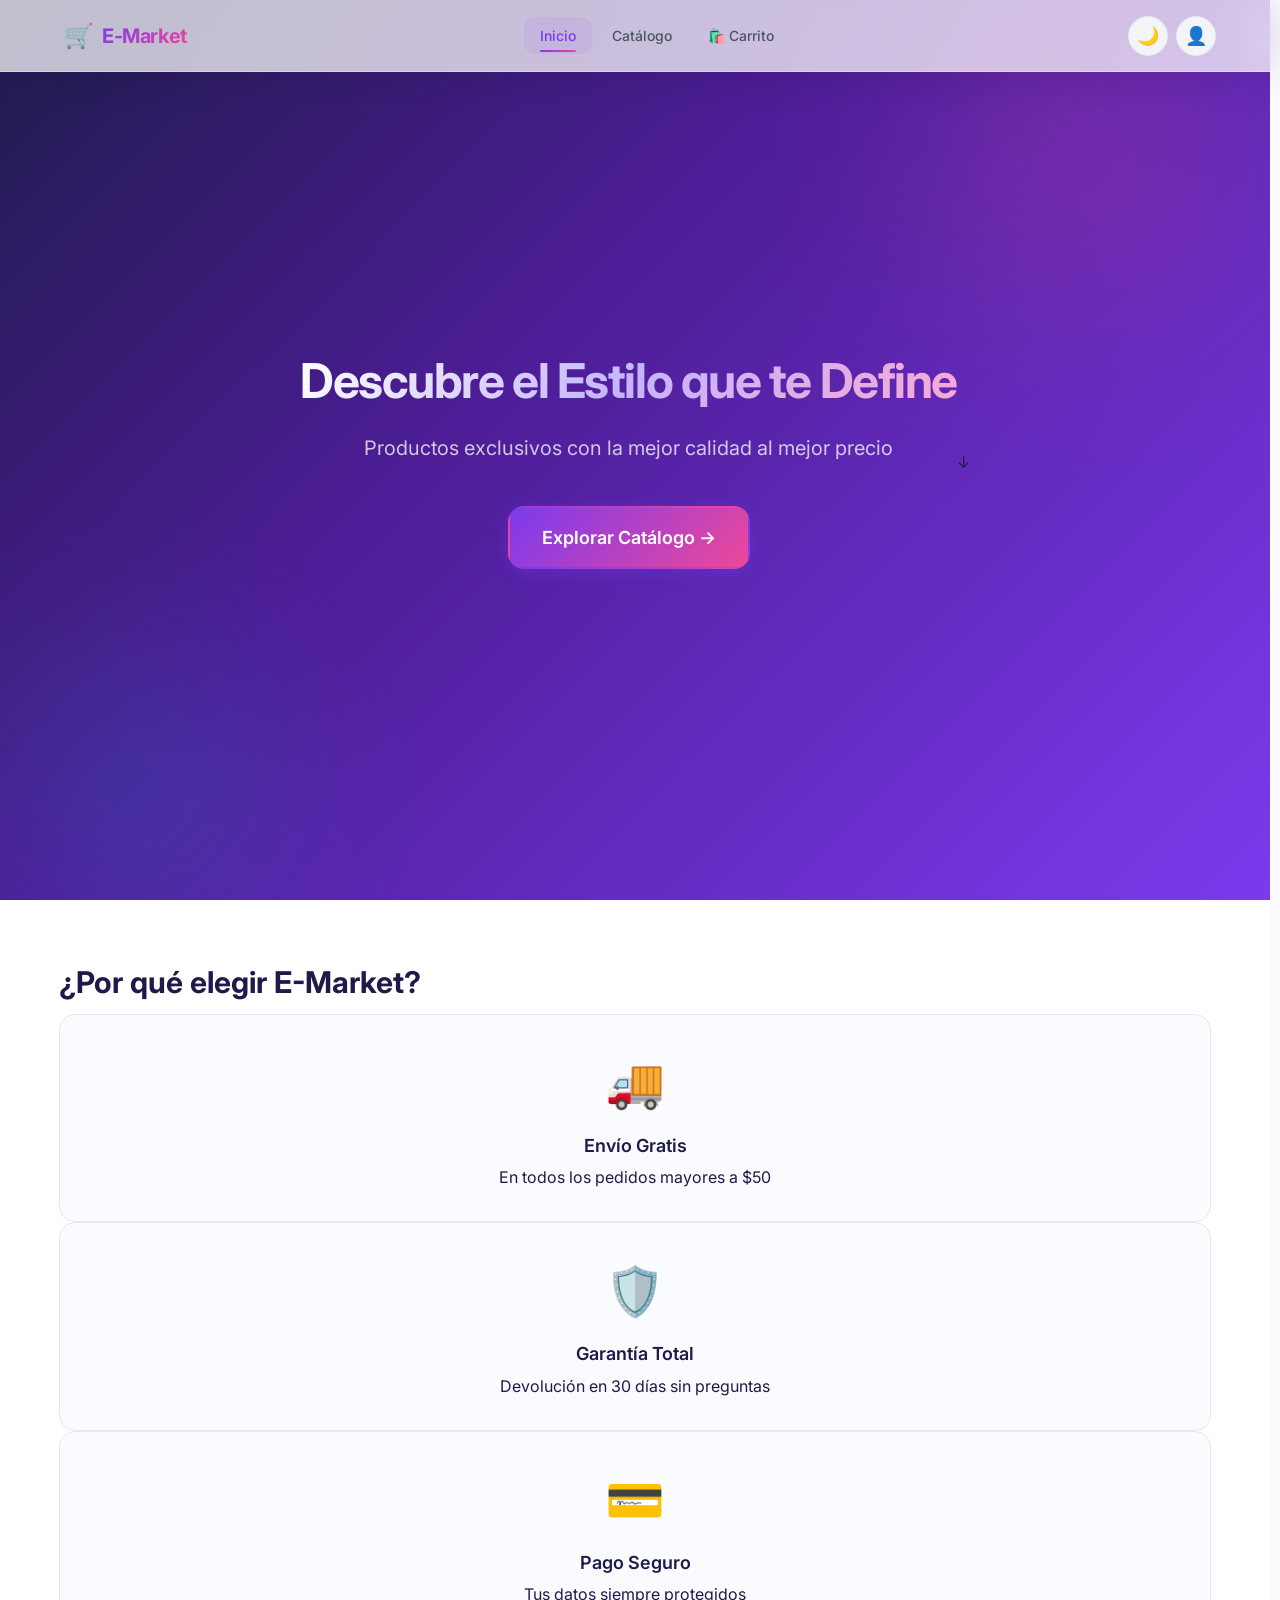
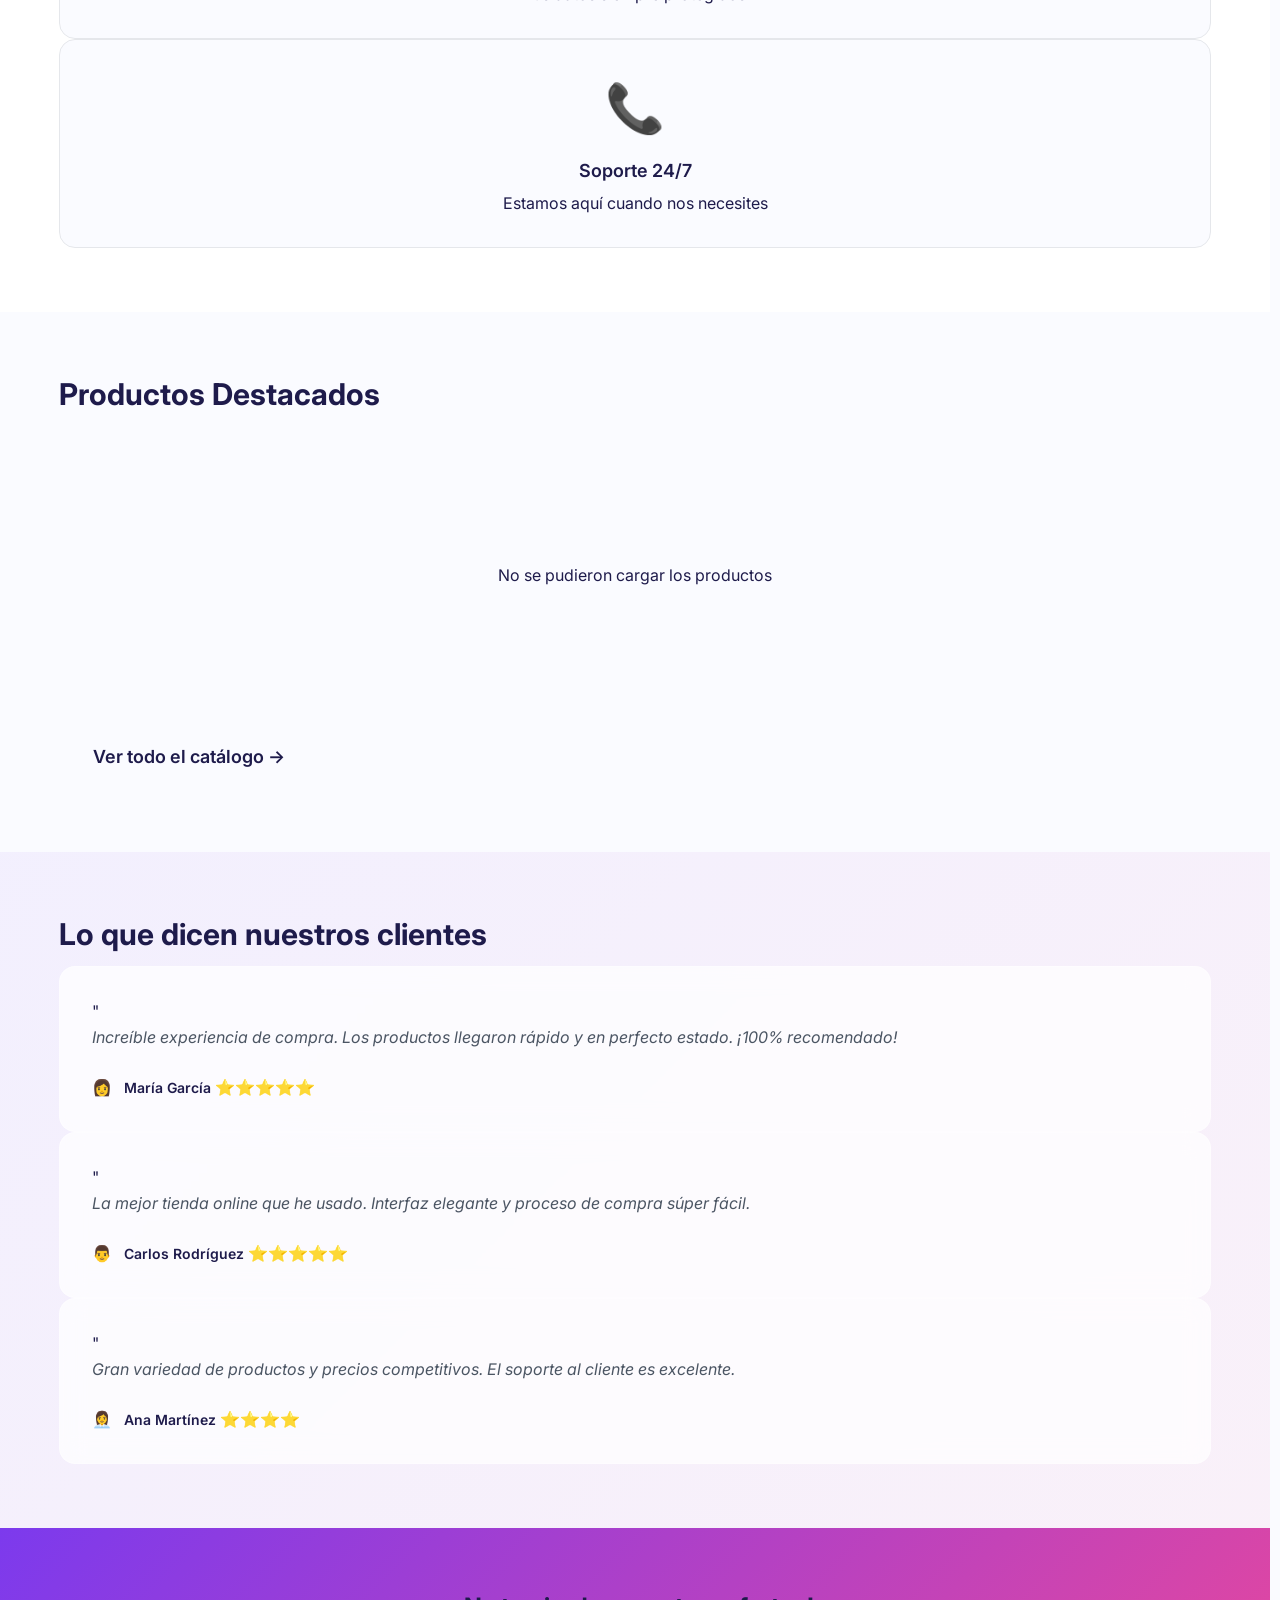
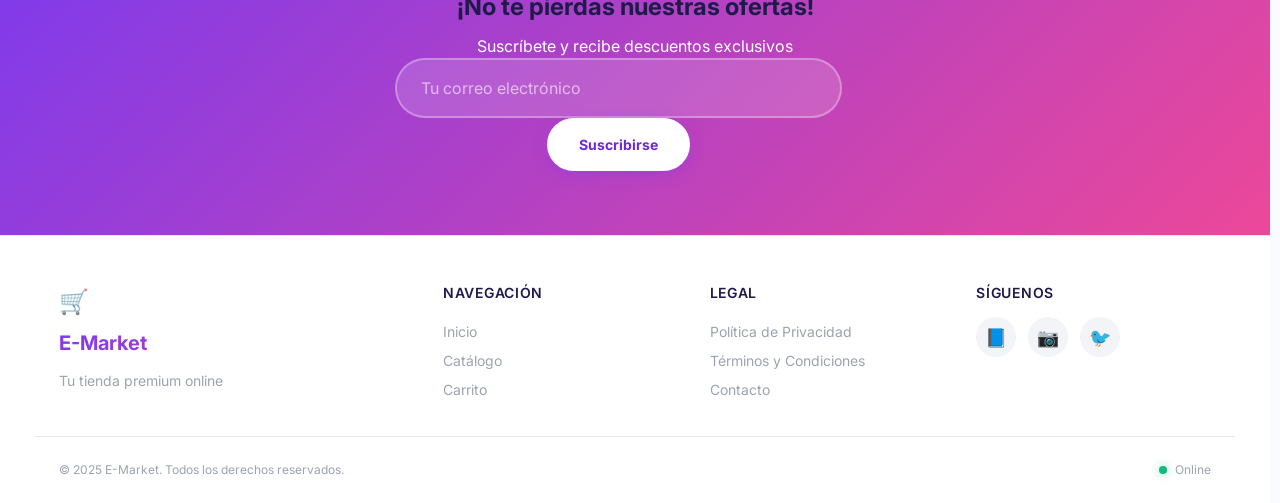
==== index.html @ 81a41d8e "primer commit" ====
<!DOCTYPE html>
<html lang="es" data-theme="light">
<head>
  <meta charset="UTF-8">
  <meta name="viewport" content="width=device-width, initial-scale=1.0">
  <meta name="color-scheme" content="light dark">
  <title>E-Market — Tu Tienda Premium Online</title>
  <meta name="description" content="Descubre productos exclusivos con la mejor calidad al mejor precio en E-Market. Envío gratis, garantía total y soporte 24/7.">
  <link rel="preconnect" href="https://fonts.googleapis.com">
  <link rel="preconnect" href="https://fonts.gstatic.com" crossorigin>
  <link href="https://fonts.googleapis.com/css2?family=Inter:wght@400;500;600;700&display=swap" rel="stylesheet">
  <link rel="stylesheet" href="css/variables.css">
  <link rel="stylesheet" href="css/reset.css">
  <link rel="stylesheet" href="css/layout.css">
  <link rel="stylesheet" href="css/components.css">
  <link rel="stylesheet" href="css/pages.css">
  <link rel="manifest" href="manifest.json">
  <!-- Prevent FOUC: apply saved theme before first paint -->
  <script>
    {
      const t = localStorage.getItem('emarket_theme');
      if (t) document.documentElement.setAttribute('data-theme', t);
      else if (window.matchMedia('(prefers-color-scheme: dark)').matches)
        document.documentElement.setAttribute('data-theme', 'dark');
    }
  </script>
</head>
<body>

  <!-- ═══════════════════════ NAVBAR ═══════════════════════ -->
  <header class="navbar" id="main-navbar">
    <div class="navbar-container">
      <a href="/index.html" class="navbar-brand">
        <span class="brand-icon">🛒</span>
        <span class="brand-text">E-Market</span>
      </a>
      <nav class="navbar-nav" id="main-nav">
        <a href="/index.html" class="nav-link active">Inicio</a>
        <a href="/pages/catalog.html" class="nav-link">Catálogo</a>
        <a href="/pages/cart.html" class="nav-link nav-cart">
          🛍️ Carrito <span class="cart-badge" id="cart-badge">0</span>
        </a>
      </nav>
      <div class="navbar-actions">
        <button class="theme-toggle" id="theme-toggle" aria-label="Cambiar tema">
          <span class="theme-icon">🌙</span>
        </button>
        <div class="user-menu" id="user-menu">
          <button class="user-menu-btn" id="user-menu-btn">👤</button>
          <div class="user-dropdown" id="user-dropdown"></div>
        </div>
        <button class="mobile-menu-btn" id="mobile-menu-btn" aria-label="Menú">☰</button>
      </div>
    </div>
  </header>

  <!-- ═══════════════════════ HERO ═══════════════════════ -->
  <section class="hero" id="hero-section">
    <!-- Decorative floating shapes rendered via CSS pseudo-elements on .hero -->
    <div class="hero-bg-shapes" aria-hidden="true">
      <div class="shape shape-1"></div>
      <div class="shape shape-2"></div>
      <div class="shape shape-3"></div>
      <div class="shape shape-4"></div>
      <div class="shape shape-5"></div>
    </div>

    <div class="hero-content animate-fade-in">
      <h1 class="hero-title">
        <span class="gradient-text">Descubre el Estilo</span>
        <span class="gradient-text">que te Define</span>
      </h1>
      <p class="hero-subtitle">
        Productos exclusivos con la mejor calidad al mejor precio
      </p>
      <a href="pages/catalog.html" class="btn btn-primary btn-lg hero-cta">
        Explorar Catálogo →
      </a>
    </div>

    <!-- Scroll indicator -->
    <div class="scroll-indicator" aria-hidden="true">
      <span class="scroll-arrow">↓</span>
    </div>
  </section>

  <!-- ═══════════════════════ BENEFITS ═══════════════════════ -->
  <section class="benefits-section section" id="benefits-section">
    <div class="container">
      <h2 class="section-title animate-slide-up">¿Por qué elegir E-Market?</h2>
      <div class="benefits-grid">
        <div class="benefit-card glass-card animate-slide-up stagger-1">
          <span class="benefit-icon">🚚</span>
          <h3 class="benefit-title">Envío Gratis</h3>
          <p class="benefit-desc">En todos los pedidos mayores a $50</p>
        </div>
        <div class="benefit-card glass-card animate-slide-up stagger-2">
          <span class="benefit-icon">🛡️</span>
          <h3 class="benefit-title">Garantía Total</h3>
          <p class="benefit-desc">Devolución en 30 días sin preguntas</p>
        </div>
        <div class="benefit-card glass-card animate-slide-up stagger-3">
          <span class="benefit-icon">💳</span>
          <h3 class="benefit-title">Pago Seguro</h3>
          <p class="benefit-desc">Tus datos siempre protegidos</p>
        </div>
        <div class="benefit-card glass-card animate-slide-up stagger-4">
          <span class="benefit-icon">📞</span>
          <h3 class="benefit-title">Soporte 24/7</h3>
          <p class="benefit-desc">Estamos aquí cuando nos necesites</p>
        </div>
      </div>
    </div>
  </section>

  <!-- ═══════════════════════ FEATURED PRODUCTS ═══════════════════════ -->
  <section class="featured-section section" id="featured-section">
    <div class="container">
      <h2 class="section-title animate-slide-up">Productos Destacados</h2>
      <div class="products-grid" id="featured-products">
        <!-- Skeleton loaders shown until JS populates -->
        <div class="product-card skeleton-card">
          <div class="skeleton skeleton-img"></div>
          <div class="skeleton skeleton-text skeleton-title"></div>
          <div class="skeleton skeleton-text skeleton-price"></div>
          <div class="skeleton skeleton-btn"></div>
        </div>
        <div class="product-card skeleton-card">
          <div class="skeleton skeleton-img"></div>
          <div class="skeleton skeleton-text skeleton-title"></div>
          <div class="skeleton skeleton-text skeleton-price"></div>
          <div class="skeleton skeleton-btn"></div>
        </div>
        <div class="product-card skeleton-card">
          <div class="skeleton skeleton-img"></div>
          <div class="skeleton skeleton-text skeleton-title"></div>
          <div class="skeleton skeleton-text skeleton-price"></div>
          <div class="skeleton skeleton-btn"></div>
        </div>
        <div class="product-card skeleton-card">
          <div class="skeleton skeleton-img"></div>
          <div class="skeleton skeleton-text skeleton-title"></div>
          <div class="skeleton skeleton-text skeleton-price"></div>
          <div class="skeleton skeleton-btn"></div>
        </div>
      </div>
      <div class="section-cta animate-slide-up">
        <a href="pages/catalog.html" class="btn btn-outline btn-lg">Ver todo el catálogo →</a>
      </div>
    </div>
  </section>

  <!-- ═══════════════════════ TESTIMONIALS ═══════════════════════ -->
  <section class="testimonial-section section" id="testimonials-section">
    <div class="container">
      <h2 class="section-title animate-slide-up">Lo que dicen nuestros clientes</h2>
      <div class="testimonials-grid">

        <div class="testimonial-card glass-card animate-slide-up stagger-1">
          <span class="testimonial-quote" aria-hidden="true">"</span>
          <p class="testimonial-text">
            Increíble experiencia de compra. Los productos llegaron rápido y en perfecto estado. ¡100% recomendado!
          </p>
          <div class="testimonial-author">
            <span class="testimonial-avatar">👩</span>
            <div class="testimonial-info">
              <span class="testimonial-name">María García</span>
              <span class="testimonial-rating" aria-label="5 de 5 estrellas">⭐⭐⭐⭐⭐</span>
            </div>
          </div>
        </div>

        <div class="testimonial-card glass-card animate-slide-up stagger-2">
          <span class="testimonial-quote" aria-hidden="true">"</span>
          <p class="testimonial-text">
            La mejor tienda online que he usado. Interfaz elegante y proceso de compra súper fácil.
          </p>
          <div class="testimonial-author">
            <span class="testimonial-avatar">👨</span>
            <div class="testimonial-info">
              <span class="testimonial-name">Carlos Rodríguez</span>
              <span class="testimonial-rating" aria-label="5 de 5 estrellas">⭐⭐⭐⭐⭐</span>
            </div>
          </div>
        </div>

        <div class="testimonial-card glass-card animate-slide-up stagger-3">
          <span class="testimonial-quote" aria-hidden="true">"</span>
          <p class="testimonial-text">
            Gran variedad de productos y precios competitivos. El soporte al cliente es excelente.
          </p>
          <div class="testimonial-author">
            <span class="testimonial-avatar">👩‍💼</span>
            <div class="testimonial-info">
              <span class="testimonial-name">Ana Martínez</span>
              <span class="testimonial-rating" aria-label="4 de 5 estrellas">⭐⭐⭐⭐</span>
            </div>
          </div>
        </div>

      </div>
    </div>
  </section>

  <!-- ═══════════════════════ NEWSLETTER ═══════════════════════ -->
  <section class="newsletter-section section" id="newsletter-section">
    <div class="container">
      <div class="newsletter-content animate-fade-in">
        <h2 class="newsletter-title">¡No te pierdas nuestras ofertas!</h2>
        <p class="newsletter-subtitle">Suscríbete y recibe descuentos exclusivos</p>
        <form class="newsletter-form" id="newsletter-form" autocomplete="on">
          <div class="newsletter-input-group">
            <input
              type="email"
              id="newsletter-email"
              class="input newsletter-input"
              placeholder="Tu correo electrónico"
              required
              autocomplete="email"
              aria-label="Correo electrónico para suscripción"
            >
            <button type="submit" class="btn btn-primary newsletter-btn">Suscribirse</button>
          </div>
        </form>
      </div>
    </div>
  </section>

  <!-- ═══════════════════════ FOOTER ═══════════════════════ -->
  <footer class="footer" id="main-footer">
    <div class="footer-container">
      <div class="footer-brand">
        <span class="brand-icon">🛒</span>
        <span class="brand-text">E-Market</span>
        <p class="footer-tagline">Tu tienda premium online</p>
      </div>
      <div class="footer-links">
        <h4>Navegación</h4>
        <a href="/index.html">Inicio</a>
        <a href="/pages/catalog.html">Catálogo</a>
        <a href="/pages/cart.html">Carrito</a>
      </div>
      <div class="footer-links">
        <h4>Legal</h4>
        <a href="#">Política de Privacidad</a>
        <a href="#">Términos y Condiciones</a>
        <a href="#">Contacto</a>
      </div>
      <div class="footer-social">
        <h4>Síguenos</h4>
        <div class="social-icons">
          <a href="#" aria-label="Facebook">📘</a>
          <a href="#" aria-label="Instagram">📷</a>
          <a href="#" aria-label="Twitter">🐦</a>
        </div>
      </div>
    </div>
    <div class="footer-bottom">
      <p>&copy; 2025 E-Market. Todos los derechos reservados.</p>
      <div class="connection-status" id="connection-status">
        <span class="status-dot online"></span>
        <span class="status-text">Online</span>
      </div>
    </div>
  </footer>

  <!-- ═══════════════════════ TOAST CONTAINER ═══════════════════════ -->
  <div class="toast-container" id="toast-container"></div>

  <!-- ═══════════════════════ JS MODULES ═══════════════════════ -->
  <script type="module">
    import { initTheme } from './js/theme.js';
    import { updateCartBadge, updateUserMenu } from './js/auth.js';
    import { initOfflineDetection, registerServiceWorker } from './js/offline.js';
    import { initializeProducts } from './js/api.js';
    import { Store } from './js/store.js';
    import { renderProductCard } from './js/products.js';
    import { showToast } from './js/utils.js';
    import { addToCart } from './js/cart.js';

    /* ── Initialisation ────────────────────────────────────── */
    initTheme();
    updateUserMenu();
    updateCartBadge();
    initOfflineDetection();
    registerServiceWorker();
    Store.initDefaultAdmin();

    /* ── Featured Products ─────────────────────────────────── */
    async function loadFeatured() {
      await initializeProducts();
      const products = Store.getProducts();
      const featured = [...products].sort((a, b) => b.rating - a.rating).slice(0, 4);
      const container = document.getElementById('featured-products');

      if (featured.length) {
        container.innerHTML = featured.map((p, i) =>
          `<div class="animate-slide-up stagger-${i + 1}">${renderProductCard(p)}</div>`
        ).join('');

        // Wire up add-to-cart buttons
        container.querySelectorAll('.btn-add-cart').forEach(btn => {
          btn.addEventListener('click', (e) => {
            const id = parseInt(e.currentTarget.dataset.productId);
            const product = products.find(p => p.id === id);
            if (product) addToCart(product);
          });
        });
      } else {
        container.innerHTML = '<p class="empty-state">No se pudieron cargar los productos</p>';
      }
    }
    loadFeatured();

    /* ── Newsletter Subscription ───────────────────────────── */
    document.getElementById('newsletter-form')?.addEventListener('submit', (e) => {
      e.preventDefault();
      const email = document.getElementById('newsletter-email').value.trim();
      if (email) {
        const emails = Store.getNewsletter();
        if (!emails.includes(email)) {
          emails.push(email);
          Store.setNewsletter(emails);
          showToast('¡Te has suscrito exitosamente!', 'success');
        } else {
          showToast('Ya estás suscrito', 'info');
        }
        e.target.reset();
      }
    });

    /* ── Mobile Menu Toggle ────────────────────────────────── */
    document.getElementById('mobile-menu-btn')?.addEventListener('click', () => {
      document.getElementById('main-nav')?.classList.toggle('nav-open');
    });

    /* ── Intersection-Observer for entrance animations ─────── */
    const observer = new IntersectionObserver((entries) => {
      entries.forEach(entry => {
        if (entry.isIntersecting) {
          entry.target.classList.add('animated');
          observer.unobserve(entry.target);
        }
      });
    }, { threshold: 0.15 });

    document.querySelectorAll('.animate-slide-up, .animate-fade-in').forEach(el => {
      observer.observe(el);
    });
  </script>
</body>
</html>
---- css/variables.css ----
/* ============================================================
   E-Market Design Tokens — variables.css
   All design tokens live here. Every color, spacing, shadow,
   and animation value is a CSS custom property so themes and
   component styles stay in sync effortlessly.
   ============================================================ */

/* ----------------------------------------------------------
   Light Theme (default)
   ---------------------------------------------------------- */
:root {
  /* — Brand Colors ---------------------------------------- */
  --color-primary:          #7c3aed;
  --color-primary-light:    #8b5cf6;
  --color-primary-dark:     #6d28d9;
  --color-primary-50:       #f5f3ff;
  --color-primary-100:      #ede9fe;
  --color-primary-200:      #ddd6fe;
  --color-primary-rgb:      124, 58, 237;

  --color-secondary:        #ec4899;
  --color-secondary-light:  #f472b6;
  --color-secondary-dark:   #db2777;
  --color-secondary-rgb:    236, 72, 153;

  --color-accent:           #06b6d4;
  --color-accent-light:     #22d3ee;
  --color-accent-dark:      #0891b2;
  --color-accent-rgb:       6, 182, 212;

  /* — Semantic Colors ------------------------------------- */
  --color-success:          #10b981;
  --color-success-light:    #34d399;
  --color-success-rgb:      16, 185, 129;

  --color-warning:          #f59e0b;
  --color-warning-light:    #fbbf24;
  --color-warning-rgb:      245, 158, 11;

  --color-danger:           #f43f5e;
  --color-danger-light:     #fb7185;
  --color-danger-rgb:       244, 63, 94;

  /* — Surface / Background -------------------------------- */
  --color-bg:               #fafbff;
  --color-surface:          #ffffff;
  --color-surface-secondary:#f3f4f8;
  --color-surface-hover:    #f0edff;
  --color-surface-rgb:      255, 255, 255;

  /* — Text ------------------------------------------------ */
  --color-text:             #1e1b4b;
  --color-text-secondary:   #4b5563;
  --color-text-muted:       #9ca3af;
  --color-text-inverse:     #f1f0ff;
  --color-text-rgb:         30, 27, 75;

  /* — Borders --------------------------------------------- */
  --color-border:           #e5e7eb;
  --color-border-light:     #f3f4f6;
  --color-border-focus:     var(--color-primary);

  /* — Gradients ------------------------------------------- */
  --gradient-primary:       linear-gradient(135deg, #7c3aed 0%, #ec4899 100%);
  --gradient-primary-hover: linear-gradient(135deg, #6d28d9 0%, #db2777 100%);
  --gradient-accent:        linear-gradient(135deg, #06b6d4 0%, #7c3aed 100%);
  --gradient-warm:          linear-gradient(135deg, #ec4899 0%, #f97316 100%);
  --gradient-hero:          linear-gradient(135deg, #1e1b4b 0%, #4c1d95 40%, #7c3aed 100%);
  --gradient-subtle:        linear-gradient(135deg, rgba(124,58,237,.06) 0%, rgba(236,72,153,.06) 100%);
  --gradient-surface:       linear-gradient(180deg, var(--color-bg) 0%, var(--color-surface) 100%);

  /* — Typography Scale ------------------------------------ */
  --font-family:            'Inter', system-ui, -apple-system, BlinkMacSystemFont, 'Segoe UI', Roboto, sans-serif;
  --font-xs:                0.75rem;    /* 12px */
  --font-sm:                0.875rem;   /* 14px */
  --font-base:              1rem;       /* 16px */
  --font-lg:                1.125rem;   /* 18px */
  --font-xl:                1.25rem;    /* 20px */
  --font-2xl:               1.5rem;     /* 24px */
  --font-3xl:               1.875rem;   /* 30px */
  --font-4xl:               2.25rem;    /* 36px */
  --font-5xl:               3rem;       /* 48px */

  --line-height-tight:      1.25;
  --line-height-normal:     1.5;
  --line-height-relaxed:    1.75;

  --font-weight-regular:    400;
  --font-weight-medium:     500;
  --font-weight-semibold:   600;
  --font-weight-bold:       700;

  /* — Spacing Scale --------------------------------------- */
  --space-1:   0.25rem;   /*  4px */
  --space-2:   0.5rem;    /*  8px */
  --space-3:   0.75rem;   /* 12px */
  --space-4:   1rem;      /* 16px */
  --space-5:   1.25rem;   /* 20px */
  --space-6:   1.5rem;    /* 24px */
  --space-8:   2rem;      /* 32px */
  --space-10:  2.5rem;    /* 40px */
  --space-12:  3rem;      /* 48px */
  --space-14:  3.5rem;    /* 56px */
  --space-16:  4rem;      /* 64px */
  --space-20:  5rem;      /* 80px */
  --space-24:  6rem;      /* 96px */

  /* — Border Radius --------------------------------------- */
  --radius-sm:    0.375rem;   /*  6px */
  --radius-md:    0.5rem;     /*  8px */
  --radius-lg:    0.75rem;    /* 12px */
  --radius-xl:    1rem;       /* 16px */
  --radius-2xl:   1.5rem;     /* 24px */
  --radius-full:  9999px;

  /* — Shadows --------------------------------------------- */
  --shadow-sm:    0 1px 2px rgba(0, 0, 0, .05);
  --shadow-md:    0 4px 6px -1px rgba(0, 0, 0, .07), 0 2px 4px -2px rgba(0, 0, 0, .05);
  --shadow-lg:    0 10px 15px -3px rgba(0, 0, 0, .08), 0 4px 6px -4px rgba(0, 0, 0, .04);
  --shadow-xl:    0 20px 25px -5px rgba(0, 0, 0, .1), 0 8px 10px -6px rgba(0, 0, 0, .04);
  --shadow-2xl:   0 25px 50px -12px rgba(0, 0, 0, .2);
  --shadow-glow-primary:   0 0 20px rgba(var(--color-primary-rgb), .35), 0 0 60px rgba(var(--color-primary-rgb), .15);
  --shadow-glow-secondary: 0 0 20px rgba(var(--color-secondary-rgb), .35), 0 0 60px rgba(var(--color-secondary-rgb), .15);
  --shadow-glow-accent:    0 0 20px rgba(var(--color-accent-rgb), .35);

  /* — Transitions ----------------------------------------- */
  --transition-fast:   150ms cubic-bezier(.4, 0, .2, 1);
  --transition-normal: 300ms cubic-bezier(.4, 0, .2, 1);
  --transition-slow:   500ms cubic-bezier(.4, 0, .2, 1);
  --transition-bounce: 500ms cubic-bezier(.34, 1.56, .64, 1);

  /* — Z-Index Scale --------------------------------------- */
  --z-base:       1;
  --z-dropdown:   100;
  --z-sticky:     200;
  --z-navbar:     300;
  --z-overlay:    400;
  --z-modal:      500;
  --z-toast:      600;
  --z-tooltip:    700;

  /* — Glassmorphism --------------------------------------- */
  --glass-blur:         12px;
  --glass-blur-heavy:   24px;
  --glass-bg:           rgba(255, 255, 255, .72);
  --glass-bg-heavy:     rgba(255, 255, 255, .85);
  --glass-border:       rgba(255, 255, 255, .3);
  --glass-shadow:       0 8px 32px rgba(0, 0, 0, .08);

  /* — Misc ------------------------------------------------ */
  --navbar-height:      72px;
  --sidebar-width:      260px;
  --content-max-width:  1200px;
}

/* ----------------------------------------------------------
   Dark Theme
   ---------------------------------------------------------- */
[data-theme='dark'] {
  /* — Brand Colors ---------------------------------------- */
  --color-primary:          #a78bfa;
  --color-primary-light:    #c4b5fd;
  --color-primary-dark:     #8b5cf6;
  --color-primary-50:       #1a1432;
  --color-primary-100:      #221a4a;
  --color-primary-200:      #2e2260;
  --color-primary-rgb:      167, 139, 250;

  --color-secondary:        #f472b6;
  --color-secondary-light:  #f9a8d4;
  --color-secondary-dark:   #ec4899;
  --color-secondary-rgb:    244, 114, 182;

  --color-accent:           #22d3ee;
  --color-accent-light:     #67e8f9;
  --color-accent-dark:      #06b6d4;
  --color-accent-rgb:       34, 211, 238;

  /* — Semantic Colors ------------------------------------- */
  --color-success:          #34d399;
  --color-success-light:    #6ee7b7;
  --color-success-rgb:      52, 211, 153;

  --color-warning:          #fbbf24;
  --color-warning-light:    #fcd34d;
  --color-warning-rgb:      251, 191, 36;

  --color-danger:           #fb7185;
  --color-danger-light:     #fda4af;
  --color-danger-rgb:       251, 113, 133;

  /* — Surface / Background -------------------------------- */
  --color-bg:               #0f0b1a;
  --color-surface:          #1a1432;
  --color-surface-secondary:#221a4a;
  --color-surface-hover:    #2e2260;
  --color-surface-rgb:      26, 20, 50;

  /* — Text ------------------------------------------------ */
  --color-text:             #f1f0ff;
  --color-text-secondary:   #c4b5fd;
  --color-text-muted:       #7c73a8;
  --color-text-inverse:     #1e1b4b;
  --color-text-rgb:         241, 240, 255;

  /* — Borders --------------------------------------------- */
  --color-border:           #2e2260;
  --color-border-light:     #221a4a;
  --color-border-focus:     var(--color-primary);

  /* — Gradients ------------------------------------------- */
  --gradient-hero:          linear-gradient(135deg, #0f0b1a 0%, #1a1432 40%, #4c1d95 100%);
  --gradient-subtle:        linear-gradient(135deg, rgba(167,139,250,.08) 0%, rgba(244,114,182,.08) 100%);
  --gradient-surface:       linear-gradient(180deg, var(--color-bg) 0%, var(--color-surface) 100%);

  /* — Shadows --------------------------------------------- */
  --shadow-sm:    0 1px 2px rgba(0, 0, 0, .3);
  --shadow-md:    0 4px 6px -1px rgba(0, 0, 0, .4), 0 2px 4px -2px rgba(0, 0, 0, .3);
  --shadow-lg:    0 10px 15px -3px rgba(0, 0, 0, .45), 0 4px 6px -4px rgba(0, 0, 0, .3);
  --shadow-xl:    0 20px 25px -5px rgba(0, 0, 0, .5), 0 8px 10px -6px rgba(0, 0, 0, .3);
  --shadow-2xl:   0 25px 50px -12px rgba(0, 0, 0, .6);

  /* — Glassmorphism --------------------------------------- */
  --glass-blur:         14px;
  --glass-blur-heavy:   28px;
  --glass-bg:           rgba(26, 20, 50, .72);
  --glass-bg-heavy:     rgba(26, 20, 50, .88);
  --glass-border:       rgba(167, 139, 250, .15);
  --glass-shadow:       0 8px 32px rgba(0, 0, 0, .35);
}
---- css/layout.css ----
/* ============================================================
   E-Market Layout Utilities — layout.css
   Containers, grids, flexbox helpers, sections, visibility
   utilities, and responsive breakpoints.
   ============================================================ */

/* ----------------------------------------------------------
   Container
   ---------------------------------------------------------- */
.container {
  width: 100%;
  max-width: var(--content-max-width);
  margin-inline: auto;
  padding-inline: var(--space-6);
}

.container-sm {
  max-width: 720px;
}

.container-lg {
  max-width: 1400px;
}

/* ----------------------------------------------------------
   Page Content (pushes footer down)
   ---------------------------------------------------------- */
.page-content {
  min-height: calc(100vh - var(--navbar-height));
  padding-top: var(--navbar-height);
}

/* ----------------------------------------------------------
   Section
   ---------------------------------------------------------- */
.section {
  padding-block: var(--space-16);
}

.section-sm {
  padding-block: var(--space-10);
}

.section-lg {
  padding-block: var(--space-24);
}

/* ----------------------------------------------------------
   Grid System
   ---------------------------------------------------------- */
.grid {
  display: grid;
  gap: var(--space-6);
}

.grid-2 {
  display: grid;
  grid-template-columns: repeat(2, 1fr);
  gap: var(--space-6);
}

.grid-3 {
  display: grid;
  grid-template-columns: repeat(3, 1fr);
  gap: var(--space-6);
}

.grid-4 {
  display: grid;
  grid-template-columns: repeat(4, 1fr);
  gap: var(--space-6);
}

/* Auto-fill grids that adapt to available space */
.grid-auto-fill {
  display: grid;
  grid-template-columns: repeat(auto-fill, minmax(280px, 1fr));
  gap: var(--space-6);
}

.grid-auto-fit {
  display: grid;
  grid-template-columns: repeat(auto-fit, minmax(280px, 1fr));
  gap: var(--space-6);
}

/* ----------------------------------------------------------
   Flexbox Helpers
   ---------------------------------------------------------- */
.flex {
  display: flex;
}

.flex-center {
  display: flex;
  align-items: center;
  justify-content: center;
}

.flex-between {
  display: flex;
  align-items: center;
  justify-content: space-between;
}

.flex-col {
  display: flex;
  flex-direction: column;
}

.flex-col-center {
  display: flex;
  flex-direction: column;
  align-items: center;
  justify-content: center;
}

.flex-wrap {
  display: flex;
  flex-wrap: wrap;
}

.flex-1 {
  flex: 1;
}

.items-center {
  align-items: center;
}

.items-start {
  align-items: flex-start;
}

.items-end {
  align-items: flex-end;
}

.justify-center {
  justify-content: center;
}

.justify-end {
  justify-content: flex-end;
}

.gap-1 { gap: var(--space-1); }
.gap-2 { gap: var(--space-2); }
.gap-3 { gap: var(--space-3); }
.gap-4 { gap: var(--space-4); }
.gap-6 { gap: var(--space-6); }
.gap-8 { gap: var(--space-8); }

/* ----------------------------------------------------------
   Text Utilities
   ---------------------------------------------------------- */
.text-center   { text-align: center; }
.text-left     { text-align: left; }
.text-right    { text-align: right; }

/* ----------------------------------------------------------
   Spacing Utilities
   ---------------------------------------------------------- */
.mt-4  { margin-top: var(--space-4); }
.mt-6  { margin-top: var(--space-6); }
.mt-8  { margin-top: var(--space-8); }
.mb-4  { margin-bottom: var(--space-4); }
.mb-6  { margin-bottom: var(--space-6); }
.mb-8  { margin-bottom: var(--space-8); }

.p-4   { padding: var(--space-4); }
.p-6   { padding: var(--space-6); }
.p-8   { padding: var(--space-8); }

/* ----------------------------------------------------------
   Width Utilities
   ---------------------------------------------------------- */
.w-full  { width: 100%; }
.mx-auto { margin-inline: auto; }

/* ----------------------------------------------------------
   Visibility
   ---------------------------------------------------------- */
.hidden {
  display: none !important;
}

.sr-only {
  position: absolute;
  width: 1px;
  height: 1px;
  padding: 0;
  margin: -1px;
  overflow: hidden;
  clip: rect(0, 0, 0, 0);
  white-space: nowrap;
  border: 0;
}

/* Visible only on mobile (< 640px) */
.visible-mobile {
  display: none !important;
}

/* Visible only on desktop (> 1024px) */
.visible-desktop {
  display: block;
}

/* ----------------------------------------------------------
   Responsive Breakpoints
   ---------------------------------------------------------- */

/* Tablet — max 1024px */
@media (max-width: 1024px) {
  .grid-4 {
    grid-template-columns: repeat(2, 1fr);
  }

  .grid-3 {
    grid-template-columns: repeat(2, 1fr);
  }

  .section {
    padding-block: var(--space-12);
  }

  .section-lg {
    padding-block: var(--space-16);
  }

  .visible-desktop {
    display: none !important;
  }
}

/* Mobile — max 640px */
@media (max-width: 640px) {
  .container {
    padding-inline: var(--space-4);
  }

  .grid-2,
  .grid-3,
  .grid-4 {
    grid-template-columns: 1fr;
  }

  .grid-auto-fill,
  .grid-auto-fit {
    grid-template-columns: 1fr;
  }

  .section {
    padding-block: var(--space-8);
  }

  .section-sm {
    padding-block: var(--space-6);
  }

  .section-lg {
    padding-block: var(--space-12);
  }

  .visible-mobile {
    display: block !important;
  }

  /* Stack flex-between on small screens when needed */
  .flex-between-mobile-stack {
    flex-direction: column;
    gap: var(--space-4);
  }
}
---- css/components.css ----
/* ============================================================
   E-Market Component Library — components.css
   Every reusable UI component lives here: navbar, buttons,
   cards, forms, modals, toasts, badges, animations, etc.
   ============================================================ */

/* ==========================================================
   KEYFRAME ANIMATIONS
   ========================================================== */
@keyframes fadeIn {
  from { opacity: 0; }
  to   { opacity: 1; }
}

@keyframes fadeOut {
  from { opacity: 1; }
  to   { opacity: 0; }
}

@keyframes slideUp {
  from { opacity: 0; transform: translateY(24px); }
  to   { opacity: 1; transform: translateY(0); }
}

@keyframes slideDown {
  from { opacity: 0; transform: translateY(-24px); }
  to   { opacity: 1; transform: translateY(0); }
}

@keyframes slideRight {
  from { opacity: 0; transform: translateX(-24px); }
  to   { opacity: 1; transform: translateX(0); }
}

@keyframes slideLeft {
  from { opacity: 0; transform: translateX(24px); }
  to   { opacity: 1; transform: translateX(0); }
}

@keyframes scaleIn {
  from { opacity: 0; transform: scale(.92); }
  to   { opacity: 1; transform: scale(1); }
}

@keyframes pulse {
  0%, 100% { transform: scale(1); }
  50%      { transform: scale(1.05); }
}

@keyframes shimmer {
  0%   { background-position: -200% 0; }
  100% { background-position: 200% 0; }
}

@keyframes float {
  0%, 100% { transform: translateY(0); }
  50%      { transform: translateY(-10px); }
}

@keyframes glow {
  0%, 100% { box-shadow: 0 0 8px rgba(var(--color-primary-rgb), .3); }
  50%      { box-shadow: 0 0 24px rgba(var(--color-primary-rgb), .6); }
}

@keyframes badgePulse {
  0%   { transform: scale(1); }
  50%  { transform: scale(1.25); }
  100% { transform: scale(1); }
}

@keyframes spin {
  to { transform: rotate(360deg); }
}

@keyframes slideInRight {
  from { opacity: 0; transform: translateX(100%); }
  to   { opacity: 1; transform: translateX(0); }
}

@keyframes slideOutRight {
  from { opacity: 1; transform: translateX(0); }
  to   { opacity: 0; transform: translateX(100%); }
}

@keyframes progressBar {
  from { width: 100%; }
  to   { width: 0%; }
}

/* — Animation Utility Classes ----------------------------- */
.animate-fade-in   { animation: fadeIn var(--transition-normal) both; }
.animate-slide-up  { animation: slideUp var(--transition-normal) both; }
.animate-slide-right { animation: slideRight var(--transition-normal) both; }
.animate-slide-down { animation: slideDown var(--transition-normal) both; }
.animate-scale-in  { animation: scaleIn var(--transition-normal) both; }
.animate-pulse     { animation: pulse 2s ease-in-out infinite; }
.animate-float     { animation: float 3s ease-in-out infinite; }
.animate-glow      { animation: glow 2s ease-in-out infinite; }
.animate-spin      { animation: spin 1s linear infinite; }

/* — Staggered Entrance ------------------------------------ */
.stagger-1 { animation-delay: 50ms; }
.stagger-2 { animation-delay: 100ms; }
.stagger-3 { animation-delay: 150ms; }
.stagger-4 { animation-delay: 200ms; }
.stagger-5 { animation-delay: 250ms; }
.stagger-6 { animation-delay: 300ms; }
.stagger-7 { animation-delay: 350ms; }
.stagger-8 { animation-delay: 400ms; }


/* ==========================================================
   NAVBAR
   ========================================================== */
.navbar {
  position: fixed;
  top: 0;
  left: 0;
  right: 0;
  height: var(--navbar-height);
  z-index: var(--z-navbar);
  background: var(--glass-bg);
  backdrop-filter: blur(var(--glass-blur-heavy));
  -webkit-backdrop-filter: blur(var(--glass-blur-heavy));
  border-bottom: 1px solid var(--glass-border);
  box-shadow: var(--glass-shadow);
  transition: background var(--transition-normal),
              box-shadow var(--transition-normal);
}

.navbar-container {
  display: flex;
  align-items: center;
  justify-content: space-between;
  max-width: var(--content-max-width);
  margin-inline: auto;
  padding-inline: var(--space-6);
  height: 100%;
}

/* — Brand ------------------------------------------------- */
.navbar-brand {
  display: flex;
  align-items: center;
  gap: var(--space-2);
  font-weight: var(--font-weight-bold);
  font-size: var(--font-xl);
  text-decoration: none;
  flex-shrink: 0;
}

.navbar-brand .brand-icon {
  font-size: var(--font-2xl);
}

.navbar-brand .brand-text {
  background: var(--gradient-primary);
  -webkit-background-clip: text;
  background-clip: text;
  -webkit-text-fill-color: transparent;
  letter-spacing: -0.02em;
}

/* — Nav Links --------------------------------------------- */
.navbar-nav {
  display: flex;
  align-items: center;
  gap: var(--space-1);
}

.nav-link {
  position: relative;
  padding: var(--space-2) var(--space-4);
  font-size: var(--font-sm);
  font-weight: var(--font-weight-medium);
  color: var(--color-text-secondary);
  border-radius: var(--radius-lg);
  transition: color var(--transition-fast),
              background var(--transition-fast);
}

.nav-link:hover,
.nav-link.active {
  color: var(--color-primary);
  background: rgba(var(--color-primary-rgb), .08);
}

/* Animated underline on hover */
.nav-link::after {
  content: '';
  position: absolute;
  bottom: 2px;
  left: var(--space-4);
  right: var(--space-4);
  height: 2px;
  background: var(--gradient-primary);
  border-radius: var(--radius-full);
  transform: scaleX(0);
  transform-origin: left center;
  transition: transform var(--transition-normal);
}

.nav-link:hover::after,
.nav-link.active::after {
  transform: scaleX(1);
}

/* Cart link with badge */
.nav-cart {
  display: flex;
  align-items: center;
  gap: var(--space-2);
}

.cart-badge {
  display: inline-flex;
  align-items: center;
  justify-content: center;
  min-width: 20px;
  height: 20px;
  padding: 0 var(--space-1);
  font-size: 11px;
  font-weight: var(--font-weight-bold);
  color: #fff;
  background: var(--gradient-primary);
  border-radius: var(--radius-full);
  line-height: 1;
}

.cart-badge.pulse {
  animation: badgePulse 400ms ease-in-out;
}

/* — Navbar Actions ---------------------------------------- */
.navbar-actions {
  display: flex;
  align-items: center;
  gap: var(--space-2);
}

/* Theme Toggle */
.theme-toggle {
  display: flex;
  align-items: center;
  justify-content: center;
  width: 40px;
  height: 40px;
  border-radius: var(--radius-full);
  background: var(--color-surface-secondary);
  border: 1px solid var(--color-border);
  cursor: pointer;
  transition: background var(--transition-fast),
              transform var(--transition-fast),
              box-shadow var(--transition-fast);
}

.theme-toggle:hover {
  background: rgba(var(--color-primary-rgb), .12);
  transform: rotate(15deg);
  box-shadow: var(--shadow-glow-primary);
}

.theme-icon {
  font-size: var(--font-lg);
  line-height: 1;
  transition: transform var(--transition-normal);
}

[data-theme='dark'] .theme-icon {
  transform: rotate(360deg);
}

/* User Menu */
.user-menu {
  position: relative;
}

.user-menu-btn {
  display: flex;
  align-items: center;
  justify-content: center;
  width: 40px;
  height: 40px;
  border-radius: var(--radius-full);
  background: var(--color-surface-secondary);
  border: 1px solid var(--color-border);
  cursor: pointer;
  font-size: var(--font-lg);
  transition: background var(--transition-fast),
              box-shadow var(--transition-fast);
}

.user-menu-btn:hover {
  background: rgba(var(--color-primary-rgb), .12);
  box-shadow: var(--shadow-md);
}

.user-dropdown {
  position: absolute;
  top: calc(100% + var(--space-2));
  right: 0;
  min-width: 220px;
  background: var(--glass-bg-heavy);
  backdrop-filter: blur(var(--glass-blur-heavy));
  -webkit-backdrop-filter: blur(var(--glass-blur-heavy));
  border: 1px solid var(--glass-border);
  border-radius: var(--radius-xl);
  box-shadow: var(--shadow-xl);
  padding: var(--space-2);
  opacity: 0;
  visibility: hidden;
  transform: translateY(-8px) scale(.96);
  transition: opacity var(--transition-fast),
              transform var(--transition-fast),
              visibility var(--transition-fast);
  z-index: var(--z-dropdown);
}

.user-dropdown.open {
  opacity: 1;
  visibility: visible;
  transform: translateY(0) scale(1);
}

.user-dropdown a,
.user-dropdown button {
  display: flex;
  align-items: center;
  gap: var(--space-3);
  width: 100%;
  padding: var(--space-3) var(--space-4);
  font-size: var(--font-sm);
  font-weight: var(--font-weight-medium);
  color: var(--color-text);
  border-radius: var(--radius-md);
  transition: background var(--transition-fast);
  text-align: left;
  cursor: pointer;
}

.user-dropdown a:hover,
.user-dropdown button:hover {
  background: rgba(var(--color-primary-rgb), .1);
  color: var(--color-primary);
}

.user-dropdown .dropdown-divider {
  height: 1px;
  background: var(--color-border);
  margin: var(--space-2) var(--space-4);
}

/* — Mobile Menu Button ------------------------------------ */
.mobile-menu-btn {
  display: none;
  align-items: center;
  justify-content: center;
  width: 40px;
  height: 40px;
  font-size: var(--font-xl);
  border-radius: var(--radius-lg);
  background: transparent;
  cursor: pointer;
  transition: background var(--transition-fast);
}

.mobile-menu-btn:hover {
  background: rgba(var(--color-primary-rgb), .1);
}

/* — Mobile Nav Overlay ------------------------------------ */
.mobile-nav-overlay {
  position: fixed;
  inset: 0;
  background: rgba(0, 0, 0, .5);
  z-index: var(--z-overlay);
  opacity: 0;
  visibility: hidden;
  transition: opacity var(--transition-normal),
              visibility var(--transition-normal);
}

.mobile-nav-overlay.open {
  opacity: 1;
  visibility: visible;
}

.mobile-nav-panel {
  position: fixed;
  top: 0;
  right: 0;
  width: 300px;
  max-width: 85vw;
  height: 100vh;
  background: var(--glass-bg-heavy);
  backdrop-filter: blur(var(--glass-blur-heavy));
  -webkit-backdrop-filter: blur(var(--glass-blur-heavy));
  border-left: 1px solid var(--glass-border);
  z-index: calc(var(--z-overlay) + 1);
  padding: var(--space-8) var(--space-6);
  display: flex;
  flex-direction: column;
  gap: var(--space-2);
  transform: translateX(100%);
  transition: transform var(--transition-normal);
}

.mobile-nav-panel.open {
  transform: translateX(0);
}

.mobile-nav-panel .nav-link {
  padding: var(--space-4);
  font-size: var(--font-lg);
  border-radius: var(--radius-lg);
}

.mobile-nav-close {
  align-self: flex-end;
  width: 40px;
  height: 40px;
  display: flex;
  align-items: center;
  justify-content: center;
  font-size: var(--font-xl);
  border-radius: var(--radius-full);
  background: var(--color-surface-secondary);
  cursor: pointer;
  margin-bottom: var(--space-4);
  transition: background var(--transition-fast);
}

.mobile-nav-close:hover {
  background: rgba(var(--color-danger-rgb), .15);
  color: var(--color-danger);
}

@media (max-width: 768px) {
  .navbar-nav {
    display: none;
  }
  .mobile-menu-btn {
    display: flex;
  }
}


/* ==========================================================
   BUTTONS
   ========================================================== */
.btn {
  display: inline-flex;
  align-items: center;
  justify-content: center;
  gap: var(--space-2);
  padding: var(--space-3) var(--space-6);
  font-size: var(--font-sm);
  font-weight: var(--font-weight-semibold);
  line-height: 1.5;
  border-radius: var(--radius-lg);
  border: 2px solid transparent;
  cursor: pointer;
  user-select: none;
  white-space: nowrap;
  text-decoration: none;
  transition: all var(--transition-fast);
  position: relative;
  overflow: hidden;
}

.btn:active {
  transform: scale(.97);
}

.btn:disabled {
  opacity: .5;
  cursor: not-allowed;
  transform: none;
}

/* Primary — Gradient */
.btn-primary {
  background: var(--gradient-primary);
  color: #fff;
  border-color: transparent;
  box-shadow: 0 4px 14px rgba(var(--color-primary-rgb), .35);
}

.btn-primary:hover:not(:disabled) {
  background: var(--gradient-primary-hover);
  box-shadow: var(--shadow-glow-primary);
  transform: translateY(-1px);
}

.btn-primary:active:not(:disabled) {
  transform: translateY(0) scale(.97);
}

/* Secondary — Outlined */
.btn-secondary {
  background: transparent;
  color: var(--color-primary);
  border-color: var(--color-primary);
}

.btn-secondary:hover:not(:disabled) {
  background: rgba(var(--color-primary-rgb), .1);
  box-shadow: var(--shadow-glow-primary);
  transform: translateY(-1px);
}

/* Accent — Cyan to Violet */
.btn-accent {
  background: var(--gradient-accent);
  color: #fff;
  border-color: transparent;
  box-shadow: 0 4px 14px rgba(var(--color-accent-rgb), .35);
}

.btn-accent:hover:not(:disabled) {
  box-shadow: var(--shadow-glow-accent);
  transform: translateY(-1px);
}

/* Danger */
.btn-danger {
  background: var(--color-danger);
  color: #fff;
  border-color: transparent;
  box-shadow: 0 4px 14px rgba(var(--color-danger-rgb), .3);
}

.btn-danger:hover:not(:disabled) {
  background: var(--color-danger-light);
  transform: translateY(-1px);
}

/* Ghost (subtle) */
.btn-ghost {
  background: transparent;
  color: var(--color-text-secondary);
  border-color: transparent;
}

.btn-ghost:hover:not(:disabled) {
  background: var(--color-surface-secondary);
  color: var(--color-text);
}

/* Size variants */
.btn-sm {
  padding: var(--space-2) var(--space-4);
  font-size: var(--font-xs);
  border-radius: var(--radius-md);
}

.btn-lg {
  padding: var(--space-4) var(--space-8);
  font-size: var(--font-lg);
  border-radius: var(--radius-xl);
}

/* Icon-only button */
.btn-icon {
  width: 40px;
  height: 40px;
  padding: 0;
  border-radius: var(--radius-full);
}

.btn-icon.btn-sm {
  width: 32px;
  height: 32px;
}

.btn-icon.btn-lg {
  width: 52px;
  height: 52px;
}

/* Full width */
.btn-block {
  width: 100%;
}

/* Loading state */
.btn-loading {
  pointer-events: none;
  opacity: .8;
}

.btn-loading::after {
  content: '';
  width: 16px;
  height: 16px;
  border: 2px solid transparent;
  border-top-color: currentColor;
  border-radius: var(--radius-full);
  animation: spin .6s linear infinite;
}


/* ==========================================================
   CARDS
   ========================================================== */
.card {
  background: var(--color-surface);
  border-radius: var(--radius-xl);
  border: 1px solid var(--color-border);
  box-shadow: var(--shadow-md);
  overflow: hidden;
  transition: transform var(--transition-normal),
              box-shadow var(--transition-normal);
}

.card:hover {
  transform: translateY(-4px);
  box-shadow: var(--shadow-xl);
}

/* Glass Card */
.card-glass {
  background: var(--glass-bg);
  backdrop-filter: blur(var(--glass-blur));
  -webkit-backdrop-filter: blur(var(--glass-blur));
  border: 1px solid var(--glass-border);
  border-radius: var(--radius-xl);
  box-shadow: var(--glass-shadow);
  overflow: hidden;
  transition: transform var(--transition-normal),
              box-shadow var(--transition-normal);
}

.card-glass:hover {
  transform: translateY(-4px);
  box-shadow: var(--shadow-xl);
}

/* Product Card */
.card-product {
  background: var(--color-surface);
  border-radius: var(--radius-xl);
  border: 1px solid var(--color-border);
  box-shadow: var(--shadow-md);
  overflow: hidden;
  display: flex;
  flex-direction: column;
  transition: transform var(--transition-normal),
              box-shadow var(--transition-normal);
  cursor: pointer;
}

.card-product:hover {
  transform: translateY(-6px);
  box-shadow: var(--shadow-xl);
}

.card-product .product-image-container {
  position: relative;
  width: 100%;
  aspect-ratio: 1;
  overflow: hidden;
  background: var(--gradient-subtle);
  display: flex;
  align-items: center;
  justify-content: center;
}

.card-product .product-image {
  width: 100%;
  height: 100%;
  object-fit: contain;
  padding: var(--space-4);
  transition: transform var(--transition-slow);
}

.card-product:hover .product-image {
  transform: scale(1.08);
}

.card-product .product-badge {
  position: absolute;
  top: var(--space-3);
  left: var(--space-3);
  z-index: 2;
}

.card-product .product-actions-overlay {
  position: absolute;
  bottom: 0;
  left: 0;
  right: 0;
  padding: var(--space-4);
  background: linear-gradient(to top, rgba(0,0,0,.4), transparent);
  display: flex;
  justify-content: center;
  gap: var(--space-2);
  opacity: 0;
  transform: translateY(8px);
  transition: opacity var(--transition-fast),
              transform var(--transition-fast);
}

.card-product:hover .product-actions-overlay {
  opacity: 1;
  transform: translateY(0);
}

.card-product .product-body {
  padding: var(--space-4) var(--space-5);
  display: flex;
  flex-direction: column;
  gap: var(--space-2);
  flex: 1;
}

.card-product .product-category {
  display: inline-block;
  padding: var(--space-1) var(--space-3);
  font-size: 11px;
  font-weight: var(--font-weight-semibold);
  text-transform: uppercase;
  letter-spacing: .05em;
  color: #fff;
  background: var(--gradient-accent);
  border-radius: var(--radius-full);
  width: fit-content;
}

.card-product .product-title {
  font-size: var(--font-base);
  font-weight: var(--font-weight-semibold);
  color: var(--color-text);
  line-height: var(--line-height-tight);
  display: -webkit-box;
  -webkit-line-clamp: 2;
  -webkit-box-orient: vertical;
  overflow: hidden;
}

.card-product .product-price {
  font-size: var(--font-xl);
  font-weight: var(--font-weight-bold);
  background: var(--gradient-primary);
  -webkit-background-clip: text;
  background-clip: text;
  -webkit-text-fill-color: transparent;
}

.card-product .product-price-original {
  font-size: var(--font-sm);
  color: var(--color-text-muted);
  text-decoration: line-through;
  -webkit-text-fill-color: var(--color-text-muted);
}

.card-product .product-rating {
  display: flex;
  align-items: center;
  gap: var(--space-2);
  font-size: var(--font-sm);
  color: var(--color-text-secondary);
}

.card-product .product-footer {
  padding: var(--space-3) var(--space-5) var(--space-5);
}


/* ==========================================================
   FORMS
   ========================================================== */
.form-group {
  display: flex;
  flex-direction: column;
  gap: var(--space-2);
  margin-bottom: var(--space-5);
}

.form-label {
  font-size: var(--font-sm);
  font-weight: var(--font-weight-medium);
  color: var(--color-text);
}

.form-label .required {
  color: var(--color-danger);
  margin-left: var(--space-1);
}

.input {
  width: 100%;
  padding: var(--space-3) var(--space-4);
  font-size: var(--font-base);
  color: var(--color-text);
  background: var(--color-surface);
  border: 2px solid var(--color-border);
  border-radius: var(--radius-lg);
  transition: border-color var(--transition-fast),
              box-shadow var(--transition-fast),
              background var(--transition-fast);
}

.input::placeholder {
  color: var(--color-text-muted);
}

.input:hover {
  border-color: var(--color-primary-200);
}

.input:focus {
  border-color: var(--color-primary);
  box-shadow: 0 0 0 3px rgba(var(--color-primary-rgb), .15);
  outline: none;
}

.input-error {
  border-color: var(--color-danger) !important;
  box-shadow: 0 0 0 3px rgba(var(--color-danger-rgb), .15) !important;
}

.form-error {
  font-size: var(--font-xs);
  color: var(--color-danger);
  display: flex;
  align-items: center;
  gap: var(--space-1);
}

.form-hint {
  font-size: var(--font-xs);
  color: var(--color-text-muted);
}

/* Input with icon */
.input-wrapper {
  position: relative;
}

.input-wrapper .input {
  padding-left: var(--space-10);
}

.input-wrapper .input-icon {
  position: absolute;
  left: var(--space-4);
  top: 50%;
  transform: translateY(-50%);
  color: var(--color-text-muted);
  pointer-events: none;
  font-size: var(--font-lg);
}

.input-wrapper .input-action {
  position: absolute;
  right: var(--space-2);
  top: 50%;
  transform: translateY(-50%);
  background: transparent;
  border: none;
  padding: var(--space-2);
  cursor: pointer;
  color: var(--color-text-muted);
  border-radius: var(--radius-md);
  transition: color var(--transition-fast);
}

.input-wrapper .input-action:hover {
  color: var(--color-primary);
}

/* Select */
.select {
  width: 100%;
  padding: var(--space-3) var(--space-4);
  padding-right: var(--space-10);
  font-size: var(--font-base);
  color: var(--color-text);
  background-color: var(--color-surface);
  background-image: url("data:image/svg+xml,%3Csvg xmlns='http://www.w3.org/2000/svg' width='12' height='12' viewBox='0 0 12 12'%3E%3Cpath fill='%239ca3af' d='M6 8L1 3h10z'/%3E%3C/svg%3E");
  background-repeat: no-repeat;
  background-position: right var(--space-4) center;
  border: 2px solid var(--color-border);
  border-radius: var(--radius-lg);
  cursor: pointer;
  appearance: none;
  -webkit-appearance: none;
  transition: border-color var(--transition-fast),
              box-shadow var(--transition-fast);
}

.select:focus {
  border-color: var(--color-primary);
  box-shadow: 0 0 0 3px rgba(var(--color-primary-rgb), .15);
  outline: none;
}

/* Checkbox & Radio */
.checkbox-wrapper,
.radio-wrapper {
  display: flex;
  align-items: center;
  gap: var(--space-3);
  cursor: pointer;
  padding: var(--space-2) 0;
}

.checkbox-wrapper input[type='checkbox'],
.radio-wrapper input[type='radio'] {
  appearance: none;
  -webkit-appearance: none;
  width: 20px;
  height: 20px;
  border: 2px solid var(--color-border);
  background: var(--color-surface);
  cursor: pointer;
  flex-shrink: 0;
  transition: all var(--transition-fast);
}

.checkbox-wrapper input[type='checkbox'] {
  border-radius: var(--radius-sm);
}

.radio-wrapper input[type='radio'] {
  border-radius: var(--radius-full);
}

.checkbox-wrapper input[type='checkbox']:checked {
  background: var(--color-primary);
  border-color: var(--color-primary);
  background-image: url("data:image/svg+xml,%3Csvg xmlns='http://www.w3.org/2000/svg' width='12' height='12' viewBox='0 0 12 12'%3E%3Cpath fill='white' d='M10 3L4.5 8.5 2 6'/%3E%3C/svg%3E");
  background-repeat: no-repeat;
  background-position: center;
}

.radio-wrapper input[type='radio']:checked {
  border-color: var(--color-primary);
  border-width: 6px;
}

.checkbox-label,
.radio-label {
  font-size: var(--font-sm);
  color: var(--color-text);
  user-select: none;
}

/* Form Row (side-by-side inputs) */
.form-row {
  display: flex;
  gap: var(--space-4);
}

.form-row .form-group {
  flex: 1;
}

@media (max-width: 640px) {
  .form-row {
    flex-direction: column;
    gap: 0;
  }
}

/* Textarea */
.textarea {
  width: 100%;
  padding: var(--space-3) var(--space-4);
  font-size: var(--font-base);
  color: var(--color-text);
  background: var(--color-surface);
  border: 2px solid var(--color-border);
  border-radius: var(--radius-lg);
  min-height: 100px;
  resize: vertical;
  transition: border-color var(--transition-fast),
              box-shadow var(--transition-fast);
}

.textarea:focus {
  border-color: var(--color-primary);
  box-shadow: 0 0 0 3px rgba(var(--color-primary-rgb), .15);
  outline: none;
}


/* ==========================================================
   MODAL
   ========================================================== */
.modal-overlay {
  position: fixed;
  inset: 0;
  background: rgba(0, 0, 0, .5);
  backdrop-filter: blur(4px);
  -webkit-backdrop-filter: blur(4px);
  z-index: var(--z-modal);
  display: flex;
  align-items: center;
  justify-content: center;
  padding: var(--space-4);
  opacity: 0;
  visibility: hidden;
  transition: opacity var(--transition-fast),
              visibility var(--transition-fast);
}

.modal-overlay.open {
  opacity: 1;
  visibility: visible;
}

.modal {
  background: var(--color-surface);
  border-radius: var(--radius-xl);
  box-shadow: var(--shadow-2xl);
  border: 1px solid var(--color-border);
  width: 100%;
  max-width: 500px;
  max-height: 90vh;
  display: flex;
  flex-direction: column;
  transform: translateY(20px) scale(.96);
  transition: transform var(--transition-normal);
}

.modal-overlay.open .modal {
  transform: translateY(0) scale(1);
}

.modal-header {
  display: flex;
  align-items: center;
  justify-content: space-between;
  padding: var(--space-5) var(--space-6);
  border-bottom: 1px solid var(--color-border);
}

.modal-title {
  font-size: var(--font-lg);
  font-weight: var(--font-weight-semibold);
  color: var(--color-text);
}

.modal-close {
  display: flex;
  align-items: center;
  justify-content: center;
  width: 36px;
  height: 36px;
  border-radius: var(--radius-full);
  background: transparent;
  cursor: pointer;
  font-size: var(--font-xl);
  color: var(--color-text-muted);
  transition: background var(--transition-fast),
              color var(--transition-fast);
}

.modal-close:hover {
  background: rgba(var(--color-danger-rgb), .1);
  color: var(--color-danger);
}

.modal-body {
  padding: var(--space-6);
  overflow-y: auto;
  flex: 1;
}

.modal-footer {
  display: flex;
  align-items: center;
  justify-content: flex-end;
  gap: var(--space-3);
  padding: var(--space-4) var(--space-6);
  border-top: 1px solid var(--color-border);
}

.modal-lg {
  max-width: 700px;
}


/* ==========================================================
   TOAST NOTIFICATIONS
   ========================================================== */
.toast-container {
  position: fixed;
  bottom: var(--space-6);
  right: var(--space-6);
  z-index: var(--z-toast);
  display: flex;
  flex-direction: column;
  gap: var(--space-3);
  pointer-events: none;
}

.toast {
  display: flex;
  align-items: flex-start;
  gap: var(--space-3);
  min-width: 320px;
  max-width: 420px;
  padding: var(--space-4) var(--space-5);
  background: var(--glass-bg-heavy);
  backdrop-filter: blur(var(--glass-blur));
  -webkit-backdrop-filter: blur(var(--glass-blur));
  border: 1px solid var(--glass-border);
  border-radius: var(--radius-xl);
  box-shadow: var(--shadow-xl);
  pointer-events: auto;
  animation: slideInRight var(--transition-normal) both;
  position: relative;
  overflow: hidden;
}

.toast.removing {
  animation: slideOutRight var(--transition-fast) both;
}

.toast-icon {
  font-size: var(--font-xl);
  flex-shrink: 0;
  margin-top: 2px;
}

.toast-content {
  flex: 1;
}

.toast-title {
  font-size: var(--font-sm);
  font-weight: var(--font-weight-semibold);
  color: var(--color-text);
  margin-bottom: var(--space-1);
}

.toast-message {
  font-size: var(--font-xs);
  color: var(--color-text-secondary);
  line-height: var(--line-height-normal);
}

.toast-close {
  flex-shrink: 0;
  background: transparent;
  border: none;
  cursor: pointer;
  font-size: var(--font-base);
  color: var(--color-text-muted);
  padding: var(--space-1);
  border-radius: var(--radius-sm);
  transition: color var(--transition-fast);
}

.toast-close:hover {
  color: var(--color-text);
}

/* Auto-dismiss progress bar */
.toast-progress {
  position: absolute;
  bottom: 0;
  left: 0;
  height: 3px;
  border-radius: 0 0 var(--radius-xl) var(--radius-xl);
  animation: progressBar 4s linear forwards;
}

/* Toast variants (left accent border) */
.toast-success {
  border-left: 4px solid var(--color-success);
}
.toast-success .toast-progress {
  background: var(--color-success);
}

.toast-error {
  border-left: 4px solid var(--color-danger);
}
.toast-error .toast-progress {
  background: var(--color-danger);
}

.toast-info {
  border-left: 4px solid var(--color-accent);
}
.toast-info .toast-progress {
  background: var(--color-accent);
}

.toast-warning {
  border-left: 4px solid var(--color-warning);
}
.toast-warning .toast-progress {
  background: var(--color-warning);
}

@media (max-width: 640px) {
  .toast-container {
    left: var(--space-4);
    right: var(--space-4);
    bottom: var(--space-4);
  }
  .toast {
    min-width: 0;
    max-width: 100%;
  }
}


/* ==========================================================
   BADGES & CHIPS
   ========================================================== */
.badge {
  display: inline-flex;
  align-items: center;
  justify-content: center;
  padding: var(--space-1) var(--space-3);
  font-size: 11px;
  font-weight: var(--font-weight-semibold);
  line-height: 1;
  border-radius: var(--radius-full);
  white-space: nowrap;
  letter-spacing: .02em;
}

.badge-primary {
  background: var(--gradient-primary);
  color: #fff;
}

.badge-secondary {
  background: var(--gradient-warm);
  color: #fff;
}

.badge-accent {
  background: var(--gradient-accent);
  color: #fff;
}

.badge-success {
  background: var(--color-success);
  color: #fff;
}

.badge-warning {
  background: var(--color-warning);
  color: #fff;
}

.badge-danger {
  background: var(--color-danger);
  color: #fff;
}

.badge-outline {
  background: transparent;
  border: 1px solid var(--color-border);
  color: var(--color-text-secondary);
}

/* Chips */
.chip {
  display: inline-flex;
  align-items: center;
  gap: var(--space-2);
  padding: var(--space-2) var(--space-4);
  font-size: var(--font-sm);
  font-weight: var(--font-weight-medium);
  border-radius: var(--radius-full);
  border: 1.5px solid var(--color-border);
  color: var(--color-text-secondary);
  cursor: pointer;
  user-select: none;
  transition: all var(--transition-fast);
}

.chip:hover {
  border-color: var(--color-primary);
  color: var(--color-primary);
  background: rgba(var(--color-primary-rgb), .06);
}

.chip.active {
  background: var(--gradient-primary);
  color: #fff;
  border-color: transparent;
}

.chip-close {
  display: inline-flex;
  margin-left: var(--space-1);
  font-size: var(--font-xs);
  opacity: .7;
  transition: opacity var(--transition-fast);
}

.chip-close:hover {
  opacity: 1;
}


/* ==========================================================
   RATING STARS
   ========================================================== */
.stars {
  display: flex;
  gap: 2px;
}

.star {
  cursor: pointer;
  font-size: var(--font-xl);
  color: var(--color-border);
  transition: color var(--transition-fast),
              transform var(--transition-fast);
  user-select: none;
  line-height: 1;
}

.star:hover {
  transform: scale(1.15);
}

.star.active {
  color: var(--color-warning);
}

.star.half {
  position: relative;
  color: var(--color-border);
}

.star.half::before {
  content: '★';
  position: absolute;
  left: 0;
  width: 50%;
  overflow: hidden;
  color: var(--color-warning);
}

.stars-display {
  pointer-events: none;
}

.stars-display .star {
  cursor: default;
  font-size: var(--font-sm);
}

.rating-value {
  font-size: var(--font-sm);
  font-weight: var(--font-weight-semibold);
  color: var(--color-text);
  margin-left: var(--space-2);
}

.rating-count {
  font-size: var(--font-xs);
  color: var(--color-text-muted);
}


/* ==========================================================
   TABLES
   ========================================================== */
.table-container {
  width: 100%;
  overflow-x: auto;
  border: 1px solid var(--color-border);
  border-radius: var(--radius-xl);
  background: var(--color-surface);
}

.table {
  width: 100%;
  border-collapse: collapse;
}

.table th {
  padding: var(--space-3) var(--space-4);
  font-size: var(--font-xs);
  font-weight: var(--font-weight-semibold);
  text-transform: uppercase;
  letter-spacing: .05em;
  color: var(--color-text-secondary);
  background: var(--color-surface-secondary);
  text-align: left;
  white-space: nowrap;
  border-bottom: 2px solid var(--color-border);
}

.table td {
  padding: var(--space-3) var(--space-4);
  font-size: var(--font-sm);
  color: var(--color-text);
  border-bottom: 1px solid var(--color-border-light);
  vertical-align: middle;
}

.table tbody tr {
  transition: background var(--transition-fast);
}

.table tbody tr:hover {
  background: var(--color-surface-hover);
}

.table tbody tr:last-child td {
  border-bottom: none;
}

/* Responsive table: card-style on mobile */
@media (max-width: 640px) {
  .table-responsive thead {
    display: none;
  }
  .table-responsive tbody tr {
    display: block;
    padding: var(--space-4);
    border-bottom: 1px solid var(--color-border);
    margin-bottom: var(--space-3);
    border-radius: var(--radius-lg);
    background: var(--color-surface);
  }
  .table-responsive tbody td {
    display: flex;
    justify-content: space-between;
    align-items: center;
    padding: var(--space-2) 0;
    border-bottom: 1px solid var(--color-border-light);
  }
  .table-responsive tbody td:last-child {
    border-bottom: none;
  }
  .table-responsive tbody td::before {
    content: attr(data-label);
    font-weight: var(--font-weight-semibold);
    font-size: var(--font-xs);
    text-transform: uppercase;
    letter-spacing: .05em;
    color: var(--color-text-secondary);
  }
}


/* ==========================================================
   SKELETON LOADING
   ========================================================== */
.skeleton {
  background: linear-gradient(
    90deg,
    var(--color-surface-secondary) 25%,
    var(--color-surface-hover) 50%,
    var(--color-surface-secondary) 75%
  );
  background-size: 200% 100%;
  animation: shimmer 1.5s infinite linear;
  border-radius: var(--radius-md);
}

.skeleton-text {
  height: 14px;
  margin-bottom: var(--space-2);
}

.skeleton-text:last-child {
  width: 70%;
}

.skeleton-title {
  height: 22px;
  width: 60%;
  margin-bottom: var(--space-4);
}

.skeleton-avatar {
  width: 48px;
  height: 48px;
  border-radius: var(--radius-full);
}

.skeleton-image {
  width: 100%;
  aspect-ratio: 1;
  border-radius: var(--radius-lg);
}

.skeleton-card {
  border-radius: var(--radius-xl);
  overflow: hidden;
}


/* ==========================================================
   EMPTY STATE
   ========================================================== */
.empty-state {
  display: flex;
  flex-direction: column;
  align-items: center;
  justify-content: center;
  text-align: center;
  padding: var(--space-16) var(--space-6);
  min-height: 300px;
}

.empty-state-icon {
  font-size: 4rem;
  margin-bottom: var(--space-6);
  opacity: .6;
  animation: float 3s ease-in-out infinite;
}

.empty-state-title {
  font-size: var(--font-xl);
  font-weight: var(--font-weight-semibold);
  color: var(--color-text);
  margin-bottom: var(--space-2);
}

.empty-state-text {
  font-size: var(--font-sm);
  color: var(--color-text-muted);
  max-width: 360px;
  margin-bottom: var(--space-6);
}


/* ==========================================================
   DIVIDER
   ========================================================== */
.divider {
  height: 2px;
  border: none;
  background: var(--gradient-subtle);
  margin: var(--space-8) 0;
  border-radius: var(--radius-full);
}

.divider-vertical {
  width: 2px;
  height: 100%;
  background: var(--color-border);
  border-radius: var(--radius-full);
}


/* ==========================================================
   CONNECTION STATUS
   ========================================================== */
.connection-status {
  display: flex;
  align-items: center;
  gap: var(--space-2);
  font-size: var(--font-xs);
  color: var(--color-text-muted);
}

.status-dot {
  width: 8px;
  height: 8px;
  border-radius: var(--radius-full);
  flex-shrink: 0;
}

.status-dot.online {
  background: var(--color-success);
  box-shadow: 0 0 8px rgba(var(--color-success-rgb), .5);
  animation: pulse 2s ease-in-out infinite;
}

.status-dot.offline {
  background: var(--color-danger);
  box-shadow: 0 0 8px rgba(var(--color-danger-rgb), .5);
}


/* ==========================================================
   STEP INDICATOR
   ========================================================== */
.step-indicator {
  display: flex;
  align-items: center;
  gap: 0;
  width: 100%;
}

.step {
  display: flex;
  flex-direction: column;
  align-items: center;
  flex: 1;
  position: relative;
}

.step-circle {
  width: 40px;
  height: 40px;
  border-radius: var(--radius-full);
  display: flex;
  align-items: center;
  justify-content: center;
  font-size: var(--font-sm);
  font-weight: var(--font-weight-bold);
  border: 2px solid var(--color-border);
  background: var(--color-surface);
  color: var(--color-text-muted);
  position: relative;
  z-index: 2;
  transition: all var(--transition-normal);
}

.step.active .step-circle {
  border-color: var(--color-primary);
  background: var(--gradient-primary);
  color: #fff;
  box-shadow: var(--shadow-glow-primary);
}

.step.completed .step-circle {
  border-color: var(--color-success);
  background: var(--color-success);
  color: #fff;
}

.step-label {
  font-size: var(--font-xs);
  font-weight: var(--font-weight-medium);
  color: var(--color-text-muted);
  margin-top: var(--space-2);
  text-align: center;
  transition: color var(--transition-normal);
}

.step.active .step-label {
  color: var(--color-primary);
  font-weight: var(--font-weight-semibold);
}

.step.completed .step-label {
  color: var(--color-success);
}

/* Connecting line between steps */
.step-line {
  flex: 1;
  height: 2px;
  background: var(--color-border);
  position: relative;
  top: -12px;
  z-index: 1;
}

.step-line.completed {
  background: var(--color-success);
}

@media (max-width: 640px) {
  .step-label {
    font-size: 10px;
  }
  .step-circle {
    width: 32px;
    height: 32px;
    font-size: var(--font-xs);
  }
}


/* ==========================================================
   AVATAR
   ========================================================== */
.avatar {
  display: flex;
  align-items: center;
  justify-content: center;
  border-radius: var(--radius-full);
  overflow: hidden;
  flex-shrink: 0;
  background: var(--gradient-primary);
  color: #fff;
  font-weight: var(--font-weight-bold);
}

.avatar img {
  width: 100%;
  height: 100%;
  object-fit: cover;
}

.avatar-sm {
  width: 32px;
  height: 32px;
  font-size: var(--font-xs);
}

.avatar-md {
  width: 48px;
  height: 48px;
  font-size: var(--font-base);
}

.avatar-lg {
  width: 64px;
  height: 64px;
  font-size: var(--font-xl);
}

.avatar-xl {
  width: 96px;
  height: 96px;
  font-size: var(--font-3xl);
}


/* ==========================================================
   PRICE TAG
   ========================================================== */
.price-tag {
  font-size: var(--font-2xl);
  font-weight: var(--font-weight-bold);
  background: var(--gradient-primary);
  -webkit-background-clip: text;
  background-clip: text;
  -webkit-text-fill-color: transparent;
  line-height: 1.2;
}

.price-tag-lg {
  font-size: var(--font-4xl);
}

.price-original {
  font-size: var(--font-base);
  font-weight: var(--font-weight-regular);
  text-decoration: line-through;
  color: var(--color-text-muted);
  -webkit-text-fill-color: var(--color-text-muted);
}


/* ==========================================================
   FOOTER
   ========================================================== */
.footer {
  background: var(--color-surface);
  border-top: 1px solid var(--color-border);
  padding-top: var(--space-12);
  margin-top: auto;
}

.footer-container {
  max-width: var(--content-max-width);
  margin-inline: auto;
  padding-inline: var(--space-6);
  display: grid;
  grid-template-columns: 1.5fr repeat(3, 1fr);
  gap: var(--space-8);
}

.footer-brand {
  display: flex;
  flex-direction: column;
  gap: var(--space-2);
}

.footer-brand .brand-icon {
  font-size: var(--font-2xl);
}

.footer-brand .brand-text {
  font-size: var(--font-xl);
  font-weight: var(--font-weight-bold);
  background: var(--gradient-primary);
  -webkit-background-clip: text;
  background-clip: text;
  -webkit-text-fill-color: transparent;
}

.footer-tagline {
  font-size: var(--font-sm);
  color: var(--color-text-muted);
  margin-top: var(--space-1);
}

.footer-links h4 {
  font-size: var(--font-sm);
  font-weight: var(--font-weight-semibold);
  text-transform: uppercase;
  letter-spacing: .05em;
  color: var(--color-text);
  margin-bottom: var(--space-4);
}

.footer-links a {
  display: block;
  font-size: var(--font-sm);
  color: var(--color-text-muted);
  padding: var(--space-1) 0;
  transition: color var(--transition-fast);
}

.footer-links a:hover {
  color: var(--color-primary);
}

.footer-social h4 {
  font-size: var(--font-sm);
  font-weight: var(--font-weight-semibold);
  text-transform: uppercase;
  letter-spacing: .05em;
  color: var(--color-text);
  margin-bottom: var(--space-4);
}

.social-icons {
  display: flex;
  gap: var(--space-3);
}

.social-icons a {
  display: flex;
  align-items: center;
  justify-content: center;
  width: 40px;
  height: 40px;
  border-radius: var(--radius-full);
  background: var(--color-surface-secondary);
  font-size: var(--font-lg);
  transition: background var(--transition-fast),
              transform var(--transition-fast);
}

.social-icons a:hover {
  background: rgba(var(--color-primary-rgb), .15);
  transform: translateY(-3px);
}

.footer-bottom {
  display: flex;
  align-items: center;
  justify-content: space-between;
  max-width: var(--content-max-width);
  margin-inline: auto;
  padding: var(--space-6);
  margin-top: var(--space-8);
  border-top: 1px solid var(--color-border);
  font-size: var(--font-xs);
  color: var(--color-text-muted);
}

@media (max-width: 768px) {
  .footer-container {
    grid-template-columns: 1fr 1fr;
  }
  .footer-brand {
    grid-column: 1 / -1;
  }
}

@media (max-width: 480px) {
  .footer-container {
    grid-template-columns: 1fr;
  }
  .footer-bottom {
    flex-direction: column;
    gap: var(--space-3);
    text-align: center;
  }
}


/* ==========================================================
   LOADING SPINNER
   ========================================================== */
.spinner {
  width: 40px;
  height: 40px;
  border: 3px solid var(--color-border);
  border-top-color: var(--color-primary);
  border-radius: var(--radius-full);
  animation: spin .8s linear infinite;
}

.spinner-sm {
  width: 20px;
  height: 20px;
  border-width: 2px;
}

.spinner-lg {
  width: 56px;
  height: 56px;
  border-width: 4px;
}

/* Page-level loading overlay */
.loading-overlay {
  position: fixed;
  inset: 0;
  background: rgba(var(--color-surface-rgb), .8);
  backdrop-filter: blur(4px);
  -webkit-backdrop-filter: blur(4px);
  z-index: var(--z-overlay);
  display: flex;
  flex-direction: column;
  align-items: center;
  justify-content: center;
  gap: var(--space-4);
}

.loading-text {
  font-size: var(--font-sm);
  color: var(--color-text-secondary);
  font-weight: var(--font-weight-medium);
}


/* ==========================================================
   GRADIENT TEXT UTILITY
   ========================================================== */
.text-gradient {
  background: var(--gradient-primary);
  -webkit-background-clip: text;
  background-clip: text;
  -webkit-text-fill-color: transparent;
}

.text-gradient-accent {
  background: var(--gradient-accent);
  -webkit-background-clip: text;
  background-clip: text;
  -webkit-text-fill-color: transparent;
}

.text-gradient-warm {
  background: var(--gradient-warm);
  -webkit-background-clip: text;
  background-clip: text;
  -webkit-text-fill-color: transparent;
}
---- css/pages.css ----
/* ============================================================
   E-Market Page-Specific Styles — pages.css
   Styles scoped to individual pages: landing, auth, catalog,
   cart, checkout, product detail, profile, and admin.
   ============================================================ */

/* ==========================================================
   LANDING / HOME PAGE
   ========================================================== */

/* — Hero Section ------------------------------------------ */
.hero {
  position: relative;
  min-height: 100vh;
  display: flex;
  align-items: center;
  justify-content: center;
  background: var(--gradient-hero);
  overflow: hidden;
  padding: var(--navbar-height) var(--space-6) var(--space-12);
}

/* Decorative floating blobs */
.hero::before,
.hero::after {
  content: '';
  position: absolute;
  border-radius: 50%;
  filter: blur(80px);
  opacity: .4;
  pointer-events: none;
}

.hero::before {
  width: 500px;
  height: 500px;
  background: radial-gradient(circle, rgba(var(--color-secondary-rgb), .6), transparent 70%);
  top: -10%;
  right: -5%;
  animation: float 8s ease-in-out infinite;
}

.hero::after {
  width: 400px;
  height: 400px;
  background: radial-gradient(circle, rgba(var(--color-accent-rgb), .5), transparent 70%);
  bottom: -10%;
  left: -5%;
  animation: float 10s ease-in-out infinite reverse;
}

/* Extra decorative orbs via children */
.hero-blob {
  position: absolute;
  border-radius: 50%;
  filter: blur(60px);
  opacity: .3;
  pointer-events: none;
}

.hero-blob-1 {
  width: 300px;
  height: 300px;
  background: rgba(var(--color-primary-rgb), .5);
  top: 30%;
  left: 10%;
  animation: float 12s ease-in-out infinite;
}

.hero-blob-2 {
  width: 200px;
  height: 200px;
  background: rgba(var(--color-warning-rgb), .3);
  bottom: 25%;
  right: 15%;
  animation: float 9s ease-in-out infinite reverse;
}

.hero-content {
  position: relative;
  z-index: 2;
  text-align: center;
  max-width: 780px;
  animation: slideUp var(--transition-slow) both;
}

.hero-title {
  font-size: clamp(var(--font-3xl), 6vw, var(--font-5xl));
  font-weight: var(--font-weight-bold);
  line-height: 1.1;
  margin-bottom: var(--space-6);
  background: linear-gradient(135deg, #fff 0%, #c4b5fd 50%, #f9a8d4 100%);
  -webkit-background-clip: text;
  background-clip: text;
  -webkit-text-fill-color: transparent;
  letter-spacing: -0.03em;
}

.hero-subtitle {
  font-size: clamp(var(--font-base), 2.5vw, var(--font-xl));
  font-weight: var(--font-weight-regular);
  color: rgba(255, 255, 255, .75);
  max-width: 540px;
  margin-inline: auto;
  margin-bottom: var(--space-10);
  line-height: var(--line-height-relaxed);
}

.hero-cta {
  display: inline-flex;
}

.hero-cta .btn {
  padding: var(--space-4) var(--space-10);
  font-size: var(--font-lg);
  border-radius: var(--radius-full);
  box-shadow: var(--shadow-glow-primary);
}

.hero-stats {
  display: flex;
  justify-content: center;
  gap: var(--space-10);
  margin-top: var(--space-12);
}

.hero-stat {
  text-align: center;
}

.hero-stat-value {
  font-size: var(--font-3xl);
  font-weight: var(--font-weight-bold);
  color: #fff;
}

.hero-stat-label {
  font-size: var(--font-sm);
  color: rgba(255, 255, 255, .6);
  margin-top: var(--space-1);
}

@media (max-width: 640px) {
  .hero-stats {
    flex-direction: column;
    gap: var(--space-6);
  }
}

/* — Benefits Section -------------------------------------- */
.benefits-section {
  background: var(--color-surface);
}

.benefit-card {
  text-align: center;
  padding: var(--space-8);
  border-radius: var(--radius-xl);
  background: var(--color-bg);
  border: 1px solid var(--color-border);
  transition: transform var(--transition-normal),
              box-shadow var(--transition-normal);
}

.benefit-card:hover {
  transform: translateY(-6px);
  box-shadow: var(--shadow-lg);
}

.benefit-icon {
  font-size: 3rem;
  margin-bottom: var(--space-4);
  display: block;
}

.benefit-title {
  font-size: var(--font-lg);
  font-weight: var(--font-weight-semibold);
  color: var(--color-text);
  margin-bottom: var(--space-2);
}

.benefit-text {
  font-size: var(--font-sm);
  color: var(--color-text-secondary);
  line-height: var(--line-height-relaxed);
}

/* — Featured Products Section ----------------------------- */
.featured-section {
  background: var(--color-bg);
}

.section-header {
  text-align: center;
  margin-bottom: var(--space-12);
}

.section-title {
  font-size: var(--font-3xl);
  font-weight: var(--font-weight-bold);
  color: var(--color-text);
  margin-bottom: var(--space-3);
}

.section-subtitle {
  font-size: var(--font-base);
  color: var(--color-text-secondary);
  max-width: 480px;
  margin-inline: auto;
}

/* — Testimonials ------------------------------------------ */
.testimonial-section {
  background: var(--gradient-subtle);
}

.testimonial-card {
  background: var(--glass-bg);
  backdrop-filter: blur(var(--glass-blur));
  -webkit-backdrop-filter: blur(var(--glass-blur));
  border: 1px solid var(--glass-border);
  border-radius: var(--radius-xl);
  padding: var(--space-8);
  position: relative;
  transition: transform var(--transition-normal),
              box-shadow var(--transition-normal);
}

.testimonial-card:hover {
  transform: translateY(-4px);
  box-shadow: var(--shadow-lg);
}

.testimonial-quote-mark {
  font-size: 4rem;
  line-height: 1;
  background: var(--gradient-primary);
  -webkit-background-clip: text;
  background-clip: text;
  -webkit-text-fill-color: transparent;
  opacity: .4;
  position: absolute;
  top: var(--space-4);
  left: var(--space-6);
  pointer-events: none;
}

.testimonial-text {
  font-size: var(--font-base);
  color: var(--color-text-secondary);
  line-height: var(--line-height-relaxed);
  font-style: italic;
  margin-bottom: var(--space-6);
  position: relative;
  z-index: 1;
}

.testimonial-author {
  display: flex;
  align-items: center;
  gap: var(--space-3);
}

.testimonial-name {
  font-size: var(--font-sm);
  font-weight: var(--font-weight-semibold);
  color: var(--color-text);
}

.testimonial-role {
  font-size: var(--font-xs);
  color: var(--color-text-muted);
}

/* — Newsletter -------------------------------------------- */
.newsletter-section {
  background: var(--gradient-primary);
  text-align: center;
  color: #fff;
}

.newsletter-title {
  font-size: var(--font-2xl);
  font-weight: var(--font-weight-bold);
  margin-bottom: var(--space-3);
}

.newsletter-text {
  font-size: var(--font-base);
  opacity: .85;
  margin-bottom: var(--space-8);
  max-width: 480px;
  margin-inline: auto;
}

.newsletter-form {
  display: flex;
  gap: var(--space-3);
  max-width: 480px;
  margin-inline: auto;
}

.newsletter-form .input {
  flex: 1;
  background: rgba(255, 255, 255, .15);
  border-color: rgba(255, 255, 255, .3);
  color: #fff;
  border-radius: var(--radius-full);
  padding: var(--space-4) var(--space-6);
}

.newsletter-form .input::placeholder {
  color: rgba(255, 255, 255, .6);
}

.newsletter-form .input:focus {
  background: rgba(255, 255, 255, .25);
  border-color: #fff;
  box-shadow: 0 0 0 3px rgba(255, 255, 255, .2);
}

.newsletter-form .btn {
  border-radius: var(--radius-full);
  padding: var(--space-4) var(--space-8);
  background: #fff;
  color: var(--color-primary-dark);
  font-weight: var(--font-weight-bold);
  border: none;
}

.newsletter-form .btn:hover {
  transform: translateY(-2px);
  box-shadow: 0 8px 24px rgba(0, 0, 0, .2);
}

@media (max-width: 640px) {
  .newsletter-form {
    flex-direction: column;
  }
}


/* ==========================================================
   AUTH PAGES (Login / Register)
   ========================================================== */
.auth-container {
  display: flex;
  align-items: center;
  justify-content: center;
  min-height: 100vh;
  padding: var(--navbar-height) var(--space-4) var(--space-8);
  background: var(--gradient-subtle);
}

.auth-card {
  width: 100%;
  max-width: 450px;
  background: var(--glass-bg-heavy);
  backdrop-filter: blur(var(--glass-blur-heavy));
  -webkit-backdrop-filter: blur(var(--glass-blur-heavy));
  border: 1px solid var(--glass-border);
  border-radius: var(--radius-2xl);
  padding: var(--space-10);
  box-shadow: var(--shadow-2xl);
  animation: slideUp var(--transition-slow) both;
}

.auth-title {
  font-size: var(--font-2xl);
  font-weight: var(--font-weight-bold);
  text-align: center;
  margin-bottom: var(--space-2);
  background: var(--gradient-primary);
  -webkit-background-clip: text;
  background-clip: text;
  -webkit-text-fill-color: transparent;
}

.auth-subtitle {
  font-size: var(--font-sm);
  color: var(--color-text-muted);
  text-align: center;
  margin-bottom: var(--space-8);
}

.auth-tabs {
  display: flex;
  margin-bottom: var(--space-8);
  border-bottom: 2px solid var(--color-border);
}

.auth-tab {
  flex: 1;
  padding: var(--space-3) var(--space-4);
  font-size: var(--font-sm);
  font-weight: var(--font-weight-semibold);
  text-align: center;
  color: var(--color-text-muted);
  background: transparent;
  border: none;
  cursor: pointer;
  position: relative;
  transition: color var(--transition-fast);
}

.auth-tab::after {
  content: '';
  position: absolute;
  bottom: -2px;
  left: 0;
  right: 0;
  height: 2px;
  background: var(--gradient-primary);
  border-radius: var(--radius-full);
  transform: scaleX(0);
  transition: transform var(--transition-normal);
}

.auth-tab.active {
  color: var(--color-primary);
}

.auth-tab.active::after {
  transform: scaleX(1);
}

.auth-form {
  display: flex;
  flex-direction: column;
}

.auth-divider {
  display: flex;
  align-items: center;
  gap: var(--space-4);
  margin: var(--space-6) 0;
  color: var(--color-text-muted);
  font-size: var(--font-sm);
}

.auth-divider::before,
.auth-divider::after {
  content: '';
  flex: 1;
  height: 1px;
  background: var(--color-border);
}

.auth-footer {
  text-align: center;
  margin-top: var(--space-6);
  font-size: var(--font-sm);
  color: var(--color-text-muted);
}

.auth-footer a {
  color: var(--color-primary);
  font-weight: var(--font-weight-semibold);
  transition: color var(--transition-fast);
}

.auth-footer a:hover {
  color: var(--color-primary-light);
}

/* Password toggle inside input */
.password-toggle {
  position: absolute;
  right: var(--space-3);
  top: 50%;
  transform: translateY(-50%);
  background: none;
  border: none;
  cursor: pointer;
  color: var(--color-text-muted);
  font-size: var(--font-lg);
  padding: var(--space-1);
  transition: color var(--transition-fast);
}

.password-toggle:hover {
  color: var(--color-primary);
}


/* ==========================================================
   CATALOG PAGE
   ========================================================== */
.catalog-layout {
  display: grid;
  grid-template-columns: 260px 1fr;
  gap: var(--space-8);
  padding: var(--space-8) 0;
}

/* Sidebar Filters */
.catalog-sidebar {
  position: sticky;
  top: calc(var(--navbar-height) + var(--space-6));
  align-self: start;
  max-height: calc(100vh - var(--navbar-height) - var(--space-12));
  overflow-y: auto;
  padding-right: var(--space-4);
}

.filter-panel {
  background: var(--color-surface);
  border: 1px solid var(--color-border);
  border-radius: var(--radius-xl);
  padding: var(--space-6);
}

.filter-panel-title {
  font-size: var(--font-lg);
  font-weight: var(--font-weight-semibold);
  margin-bottom: var(--space-6);
  display: flex;
  align-items: center;
  justify-content: space-between;
}

.filter-clear {
  font-size: var(--font-xs);
  color: var(--color-danger);
  cursor: pointer;
  font-weight: var(--font-weight-medium);
  transition: color var(--transition-fast);
}

.filter-clear:hover {
  color: var(--color-danger-light);
}

.filter-group {
  margin-bottom: var(--space-6);
  border-bottom: 1px solid var(--color-border-light);
  padding-bottom: var(--space-6);
}

.filter-group:last-child {
  margin-bottom: 0;
  border-bottom: none;
  padding-bottom: 0;
}

.filter-group-header {
  display: flex;
  align-items: center;
  justify-content: space-between;
  cursor: pointer;
  margin-bottom: var(--space-3);
}

.filter-group-title {
  font-size: var(--font-sm);
  font-weight: var(--font-weight-semibold);
  text-transform: uppercase;
  letter-spacing: .04em;
  color: var(--color-text);
}

.filter-group-toggle {
  font-size: var(--font-sm);
  color: var(--color-text-muted);
  transition: transform var(--transition-fast);
}

.filter-group.collapsed .filter-group-toggle {
  transform: rotate(-90deg);
}

.filter-group.collapsed .filter-group-body {
  display: none;
}

.filter-group-body {
  display: flex;
  flex-direction: column;
  gap: var(--space-2);
}

/* Price range */
.price-range {
  display: flex;
  gap: var(--space-3);
  align-items: center;
}

.price-range .input {
  padding: var(--space-2) var(--space-3);
  font-size: var(--font-sm);
  text-align: center;
}

.price-range-separator {
  color: var(--color-text-muted);
  font-weight: var(--font-weight-medium);
}

/* Catalog main area */
.catalog-main {
  min-width: 0;
}

.catalog-topbar {
  display: flex;
  align-items: center;
  justify-content: space-between;
  gap: var(--space-4);
  margin-bottom: var(--space-6);
  flex-wrap: wrap;
}

.search-bar {
  position: relative;
  flex: 1;
  max-width: 400px;
}

.search-bar .input {
  padding-left: var(--space-10);
  border-radius: var(--radius-full);
}

.search-bar .search-icon {
  position: absolute;
  left: var(--space-4);
  top: 50%;
  transform: translateY(-50%);
  color: var(--color-text-muted);
  pointer-events: none;
  font-size: var(--font-lg);
}

.sort-select {
  min-width: 200px;
}

.sort-select .select {
  border-radius: var(--radius-full);
  padding: var(--space-3) var(--space-10) var(--space-3) var(--space-4);
  font-size: var(--font-sm);
}

.results-count {
  font-size: var(--font-sm);
  color: var(--color-text-muted);
  width: 100%;
}

.catalog-grid {
  display: grid;
  grid-template-columns: repeat(auto-fill, minmax(260px, 1fr));
  gap: var(--space-6);
}

/* Mobile filter drawer */
.filter-drawer-toggle {
  display: none;
}

@media (max-width: 1024px) {
  .catalog-layout {
    grid-template-columns: 1fr;
  }

  .catalog-sidebar {
    position: fixed;
    top: 0;
    left: 0;
    width: 320px;
    max-width: 85vw;
    height: 100vh;
    max-height: 100vh;
    z-index: var(--z-overlay);
    background: var(--color-surface);
    padding: var(--space-6);
    transform: translateX(-100%);
    transition: transform var(--transition-normal);
    box-shadow: var(--shadow-2xl);
    overflow-y: auto;
  }

  .catalog-sidebar.open {
    transform: translateX(0);
  }

  .filter-drawer-toggle {
    display: flex;
  }

  .filter-drawer-overlay {
    position: fixed;
    inset: 0;
    background: rgba(0, 0, 0, .5);
    z-index: calc(var(--z-overlay) - 1);
    opacity: 0;
    visibility: hidden;
    transition: opacity var(--transition-normal),
                visibility var(--transition-normal);
  }

  .filter-drawer-overlay.open {
    opacity: 1;
    visibility: visible;
  }
}

@media (max-width: 640px) {
  .catalog-topbar {
    flex-direction: column;
    align-items: stretch;
  }
  .search-bar {
    max-width: 100%;
  }
  .sort-select {
    min-width: 0;
    width: 100%;
  }
  .catalog-grid {
    grid-template-columns: repeat(auto-fill, minmax(220px, 1fr));
  }
}


/* ==========================================================
   PRODUCT DETAIL PAGE
   ========================================================== */
.product-detail-layout {
  display: grid;
  grid-template-columns: 1fr 1fr;
  gap: var(--space-12);
  padding: var(--space-8) 0;
}

.product-gallery {
  position: sticky;
  top: calc(var(--navbar-height) + var(--space-6));
  align-self: start;
}

.product-gallery-main {
  width: 100%;
  aspect-ratio: 1;
  background: var(--gradient-subtle);
  border-radius: var(--radius-xl);
  overflow: hidden;
  display: flex;
  align-items: center;
  justify-content: center;
  border: 1px solid var(--color-border);
  margin-bottom: var(--space-4);
}

.product-gallery-main img {
  width: 100%;
  height: 100%;
  object-fit: contain;
  padding: var(--space-8);
}

.product-gallery-thumbs {
  display: flex;
  gap: var(--space-3);
}

.product-gallery-thumb {
  width: 72px;
  height: 72px;
  border-radius: var(--radius-lg);
  border: 2px solid var(--color-border);
  overflow: hidden;
  cursor: pointer;
  opacity: .6;
  transition: opacity var(--transition-fast),
              border-color var(--transition-fast);
}

.product-gallery-thumb.active,
.product-gallery-thumb:hover {
  opacity: 1;
  border-color: var(--color-primary);
}

.product-detail-info {
  display: flex;
  flex-direction: column;
  gap: var(--space-6);
}

.product-detail-title {
  font-size: var(--font-3xl);
  font-weight: var(--font-weight-bold);
  line-height: var(--line-height-tight);
}

.product-detail-price-row {
  display: flex;
  align-items: baseline;
  gap: var(--space-4);
}

.product-detail-description {
  font-size: var(--font-base);
  color: var(--color-text-secondary);
  line-height: var(--line-height-relaxed);
}

.product-detail-meta {
  display: flex;
  flex-direction: column;
  gap: var(--space-3);
  font-size: var(--font-sm);
  color: var(--color-text-secondary);
}

.product-detail-actions {
  display: flex;
  gap: var(--space-4);
  align-items: center;
}

@media (max-width: 768px) {
  .product-detail-layout {
    grid-template-columns: 1fr;
    gap: var(--space-6);
  }
  .product-gallery {
    position: static;
  }
}


/* ==========================================================
   CART PAGE
   ========================================================== */
.cart-layout {
  display: grid;
  grid-template-columns: 1fr 380px;
  gap: var(--space-8);
  padding: var(--space-8) 0;
  align-items: start;
}

.cart-items {
  display: flex;
  flex-direction: column;
  gap: var(--space-4);
}

.cart-item {
  display: flex;
  align-items: center;
  gap: var(--space-5);
  padding: var(--space-5);
  background: var(--color-surface);
  border: 1px solid var(--color-border);
  border-radius: var(--radius-xl);
  transition: box-shadow var(--transition-fast);
}

.cart-item:hover {
  box-shadow: var(--shadow-md);
}

.cart-item-image {
  width: 100px;
  height: 100px;
  border-radius: var(--radius-lg);
  overflow: hidden;
  flex-shrink: 0;
  background: var(--gradient-subtle);
  display: flex;
  align-items: center;
  justify-content: center;
}

.cart-item-image img {
  width: 100%;
  height: 100%;
  object-fit: contain;
  padding: var(--space-2);
}

.cart-item-info {
  flex: 1;
  min-width: 0;
}

.cart-item-title {
  font-size: var(--font-base);
  font-weight: var(--font-weight-semibold);
  color: var(--color-text);
  margin-bottom: var(--space-1);
}

.cart-item-category {
  font-size: var(--font-xs);
  color: var(--color-text-muted);
  margin-bottom: var(--space-3);
}

.qty-controls {
  display: inline-flex;
  align-items: center;
  gap: 0;
  border: 2px solid var(--color-border);
  border-radius: var(--radius-full);
  overflow: hidden;
}

.qty-controls button {
  width: 36px;
  height: 36px;
  display: flex;
  align-items: center;
  justify-content: center;
  font-size: var(--font-lg);
  font-weight: var(--font-weight-bold);
  color: var(--color-text);
  background: transparent;
  cursor: pointer;
  transition: background var(--transition-fast);
}

.qty-controls button:hover {
  background: rgba(var(--color-primary-rgb), .1);
  color: var(--color-primary);
}

.qty-controls .qty-value {
  width: 40px;
  text-align: center;
  font-size: var(--font-sm);
  font-weight: var(--font-weight-semibold);
  border-left: 1px solid var(--color-border);
  border-right: 1px solid var(--color-border);
  padding: var(--space-2) 0;
}

.cart-item-price {
  text-align: right;
  flex-shrink: 0;
  min-width: 80px;
}

.cart-item-remove {
  flex-shrink: 0;
  width: 36px;
  height: 36px;
  display: flex;
  align-items: center;
  justify-content: center;
  border-radius: var(--radius-full);
  background: transparent;
  cursor: pointer;
  color: var(--color-text-muted);
  font-size: var(--font-lg);
  transition: background var(--transition-fast),
              color var(--transition-fast);
}

.cart-item-remove:hover {
  background: rgba(var(--color-danger-rgb), .1);
  color: var(--color-danger);
}

/* Cart Summary */
.cart-summary {
  position: sticky;
  top: calc(var(--navbar-height) + var(--space-6));
  background: var(--glass-bg-heavy);
  backdrop-filter: blur(var(--glass-blur));
  -webkit-backdrop-filter: blur(var(--glass-blur));
  border: 1px solid var(--glass-border);
  border-radius: var(--radius-2xl);
  padding: var(--space-8);
  box-shadow: var(--shadow-lg);
}

.cart-summary-title {
  font-size: var(--font-xl);
  font-weight: var(--font-weight-bold);
  margin-bottom: var(--space-6);
}

.cart-summary-row {
  display: flex;
  justify-content: space-between;
  padding: var(--space-3) 0;
  font-size: var(--font-sm);
  color: var(--color-text-secondary);
}

.cart-summary-row.total {
  font-size: var(--font-lg);
  font-weight: var(--font-weight-bold);
  color: var(--color-text);
  border-top: 2px solid var(--color-border);
  margin-top: var(--space-4);
  padding-top: var(--space-4);
}

.cart-summary .btn {
  margin-top: var(--space-6);
}

/* Cart Empty */
.cart-empty {
  grid-column: 1 / -1;
}

@media (max-width: 1024px) {
  .cart-layout {
    grid-template-columns: 1fr;
  }
  .cart-summary {
    position: static;
  }
}

@media (max-width: 640px) {
  .cart-item {
    flex-wrap: wrap;
  }
  .cart-item-image {
    width: 80px;
    height: 80px;
  }
  .cart-item-price {
    text-align: left;
    min-width: 0;
  }
}


/* ==========================================================
   CHECKOUT PAGE
   ========================================================== */
.checkout-layout {
  display: grid;
  grid-template-columns: 1fr 380px;
  gap: var(--space-8);
  padding: var(--space-8) 0;
  align-items: start;
}

.checkout-steps {
  margin-bottom: var(--space-8);
  grid-column: 1 / -1;
}

.checkout-main {
  display: flex;
  flex-direction: column;
  gap: var(--space-6);
}

.checkout-step {
  background: var(--color-surface);
  border: 1px solid var(--color-border);
  border-radius: var(--radius-xl);
  padding: var(--space-8);
  display: none;
}

.checkout-step.active {
  display: block;
  animation: slideUp var(--transition-normal) both;
}

.checkout-step-title {
  font-size: var(--font-xl);
  font-weight: var(--font-weight-bold);
  margin-bottom: var(--space-6);
  display: flex;
  align-items: center;
  gap: var(--space-3);
}

/* Card-like input for credit card */
.card-input-group {
  background: var(--gradient-subtle);
  border-radius: var(--radius-xl);
  padding: var(--space-6);
  border: 1px solid var(--color-border);
}

.card-input-visual {
  width: 100%;
  aspect-ratio: 1.6;
  max-width: 340px;
  background: var(--gradient-primary);
  border-radius: var(--radius-xl);
  padding: var(--space-6);
  display: flex;
  flex-direction: column;
  justify-content: space-between;
  color: #fff;
  margin-bottom: var(--space-6);
  box-shadow: var(--shadow-lg);
}

.card-input-number {
  font-size: var(--font-xl);
  font-weight: var(--font-weight-semibold);
  letter-spacing: .15em;
  font-family: 'Courier New', monospace;
}

.card-input-details {
  display: flex;
  justify-content: space-between;
  font-size: var(--font-sm);
}

/* Checkout summary sidebar */
.checkout-summary {
  position: sticky;
  top: calc(var(--navbar-height) + var(--space-6));
  background: var(--color-surface);
  border: 1px solid var(--color-border);
  border-radius: var(--radius-xl);
  padding: var(--space-6);
  box-shadow: var(--shadow-md);
}

.checkout-summary-item {
  display: flex;
  align-items: center;
  gap: var(--space-3);
  padding: var(--space-3) 0;
  font-size: var(--font-sm);
  border-bottom: 1px solid var(--color-border-light);
}

.checkout-summary-item:last-of-type {
  border-bottom: none;
}

.checkout-summary-thumb {
  width: 48px;
  height: 48px;
  border-radius: var(--radius-md);
  background: var(--gradient-subtle);
  flex-shrink: 0;
  overflow: hidden;
}

.checkout-summary-thumb img {
  width: 100%;
  height: 100%;
  object-fit: contain;
}

@media (max-width: 1024px) {
  .checkout-layout {
    grid-template-columns: 1fr;
  }
  .checkout-summary {
    position: static;
    order: -1;
  }
}


/* ==========================================================
   PROFILE PAGE
   ========================================================== */
.profile-layout {
  display: grid;
  grid-template-columns: 280px 1fr;
  gap: var(--space-8);
  padding: var(--space-8) 0;
}

.profile-sidebar {
  display: flex;
  flex-direction: column;
  align-items: center;
  gap: var(--space-6);
  padding: var(--space-8);
  background: var(--color-surface);
  border: 1px solid var(--color-border);
  border-radius: var(--radius-xl);
  position: sticky;
  top: calc(var(--navbar-height) + var(--space-6));
  align-self: start;
}

.profile-avatar {
  width: 120px;
  height: 120px;
  border-radius: var(--radius-full);
  background: var(--gradient-primary);
  display: flex;
  align-items: center;
  justify-content: center;
  font-size: var(--font-4xl);
  color: #fff;
  box-shadow: var(--shadow-glow-primary);
}

.profile-name {
  font-size: var(--font-xl);
  font-weight: var(--font-weight-bold);
  text-align: center;
}

.profile-email {
  font-size: var(--font-sm);
  color: var(--color-text-muted);
}

.profile-nav {
  width: 100%;
  display: flex;
  flex-direction: column;
  gap: var(--space-1);
}

.profile-nav-link {
  display: flex;
  align-items: center;
  gap: var(--space-3);
  padding: var(--space-3) var(--space-4);
  font-size: var(--font-sm);
  font-weight: var(--font-weight-medium);
  color: var(--color-text-secondary);
  border-radius: var(--radius-lg);
  transition: background var(--transition-fast),
              color var(--transition-fast);
}

.profile-nav-link:hover,
.profile-nav-link.active {
  background: rgba(var(--color-primary-rgb), .1);
  color: var(--color-primary);
}

.profile-main {
  min-width: 0;
}

.profile-section {
  background: var(--color-surface);
  border: 1px solid var(--color-border);
  border-radius: var(--radius-xl);
  padding: var(--space-8);
  margin-bottom: var(--space-6);
}

.profile-section-title {
  font-size: var(--font-xl);
  font-weight: var(--font-weight-bold);
  margin-bottom: var(--space-6);
  padding-bottom: var(--space-4);
  border-bottom: 1px solid var(--color-border);
}

/* Order History */
.order-history {
  display: flex;
  flex-direction: column;
  gap: var(--space-4);
}

.order-card {
  border: 1px solid var(--color-border);
  border-radius: var(--radius-xl);
  overflow: hidden;
}

.order-card-header {
  display: flex;
  align-items: center;
  justify-content: space-between;
  padding: var(--space-4) var(--space-6);
  background: var(--color-surface-secondary);
  flex-wrap: wrap;
  gap: var(--space-3);
}

.order-card-id {
  font-size: var(--font-sm);
  font-weight: var(--font-weight-semibold);
}

.order-card-date {
  font-size: var(--font-xs);
  color: var(--color-text-muted);
}

.order-card-body {
  padding: var(--space-5) var(--space-6);
}

.order-card-items {
  display: flex;
  flex-direction: column;
  gap: var(--space-3);
}

.order-card-item {
  display: flex;
  align-items: center;
  gap: var(--space-3);
  font-size: var(--font-sm);
}

.order-card-footer {
  display: flex;
  align-items: center;
  justify-content: space-between;
  padding: var(--space-4) var(--space-6);
  border-top: 1px solid var(--color-border);
}

@media (max-width: 768px) {
  .profile-layout {
    grid-template-columns: 1fr;
  }
  .profile-sidebar {
    position: static;
  }
}


/* ==========================================================
   ADMIN PAGES
   ========================================================== */
.admin-layout {
  display: grid;
  grid-template-columns: var(--sidebar-width) 1fr;
  min-height: 100vh;
}

/* Admin Sidebar */
.admin-sidebar {
  position: fixed;
  top: 0;
  left: 0;
  width: var(--sidebar-width);
  height: 100vh;
  background: var(--color-surface);
  border-right: 1px solid var(--color-border);
  z-index: var(--z-sticky);
  display: flex;
  flex-direction: column;
  overflow-y: auto;
}

[data-theme='dark'] .admin-sidebar {
  background: #0d0918;
}

.admin-sidebar-header {
  padding: var(--space-6);
  border-bottom: 1px solid var(--color-border);
}

.admin-sidebar-nav {
  padding: var(--space-4);
  display: flex;
  flex-direction: column;
  gap: var(--space-1);
  flex: 1;
}

.admin-nav-link {
  display: flex;
  align-items: center;
  gap: var(--space-3);
  padding: var(--space-3) var(--space-4);
  font-size: var(--font-sm);
  font-weight: var(--font-weight-medium);
  color: var(--color-text-secondary);
  border-radius: var(--radius-lg);
  transition: background var(--transition-fast),
              color var(--transition-fast);
}

.admin-nav-link:hover {
  background: rgba(var(--color-primary-rgb), .08);
  color: var(--color-primary);
}

.admin-nav-link.active {
  background: var(--gradient-primary);
  color: #fff;
}

.admin-nav-icon {
  font-size: var(--font-lg);
  width: 24px;
  text-align: center;
  flex-shrink: 0;
}

.admin-sidebar-footer {
  padding: var(--space-4) var(--space-6);
  border-top: 1px solid var(--color-border);
}

/* Admin Main Content */
.admin-main {
  margin-left: var(--sidebar-width);
  min-height: 100vh;
  background: var(--color-bg);
}

.admin-header {
  display: flex;
  align-items: center;
  justify-content: space-between;
  padding: var(--space-6) var(--space-8);
  background: var(--color-surface);
  border-bottom: 1px solid var(--color-border);
  position: sticky;
  top: 0;
  z-index: var(--z-sticky);
}

.admin-header-title {
  font-size: var(--font-xl);
  font-weight: var(--font-weight-bold);
}

.admin-content {
  padding: var(--space-8);
}

/* Admin Metric Cards */
.admin-grid {
  display: grid;
  grid-template-columns: repeat(4, 1fr);
  gap: var(--space-6);
  margin-bottom: var(--space-8);
}

.admin-card {
  background: var(--color-surface);
  border: 1px solid var(--color-border);
  border-radius: var(--radius-xl);
  padding: var(--space-6);
  display: flex;
  align-items: flex-start;
  gap: var(--space-4);
  transition: transform var(--transition-fast),
              box-shadow var(--transition-fast);
  position: relative;
  overflow: hidden;
}

.admin-card::before {
  content: '';
  position: absolute;
  top: 0;
  left: 0;
  right: 0;
  height: 3px;
  background: var(--gradient-primary);
}

.admin-card:hover {
  transform: translateY(-2px);
  box-shadow: var(--shadow-lg);
}

.admin-card-icon {
  width: 48px;
  height: 48px;
  border-radius: var(--radius-lg);
  display: flex;
  align-items: center;
  justify-content: center;
  font-size: var(--font-xl);
  background: var(--gradient-subtle);
  flex-shrink: 0;
}

.admin-card-info {
  flex: 1;
}

.admin-card-value {
  font-size: var(--font-2xl);
  font-weight: var(--font-weight-bold);
  color: var(--color-text);
  line-height: 1;
  margin-bottom: var(--space-1);
}

.admin-card-label {
  font-size: var(--font-xs);
  color: var(--color-text-muted);
  text-transform: uppercase;
  letter-spacing: .04em;
}

.admin-card-trend {
  font-size: var(--font-xs);
  font-weight: var(--font-weight-semibold);
  display: flex;
  align-items: center;
  gap: var(--space-1);
  margin-top: var(--space-2);
}

.admin-card-trend.up {
  color: var(--color-success);
}

.admin-card-trend.down {
  color: var(--color-danger);
}

/* Chart Container */
.chart-container {
  background: var(--color-surface);
  border: 1px solid var(--color-border);
  border-radius: var(--radius-xl);
  padding: var(--space-6);
}

.chart-container canvas {
  width: 100% !important;
  max-height: 350px;
}

/* Status Select */
.status-select {
  padding: var(--space-1) var(--space-3);
  border-radius: var(--radius-full);
  font-size: var(--font-xs);
  font-weight: var(--font-weight-semibold);
  border: none;
  cursor: pointer;
  appearance: none;
  -webkit-appearance: none;
}

.status-select.status-pending {
  background: rgba(var(--color-warning-rgb), .15);
  color: var(--color-warning);
}

.status-select.status-processing {
  background: rgba(var(--color-accent-rgb), .15);
  color: var(--color-accent);
}

.status-select.status-shipped {
  background: rgba(var(--color-primary-rgb), .15);
  color: var(--color-primary);
}

.status-select.status-delivered {
  background: rgba(var(--color-success-rgb), .15);
  color: var(--color-success);
}

.status-select.status-cancelled {
  background: rgba(var(--color-danger-rgb), .15);
  color: var(--color-danger);
}

/* Admin mobile sidebar toggle */
.admin-sidebar-toggle {
  display: none;
}

@media (max-width: 1024px) {
  .admin-grid {
    grid-template-columns: repeat(2, 1fr);
  }
}

@media (max-width: 768px) {
  .admin-layout {
    grid-template-columns: 1fr;
  }

  .admin-sidebar {
    transform: translateX(-100%);
    transition: transform var(--transition-normal);
    z-index: var(--z-overlay);
  }

  .admin-sidebar.open {
    transform: translateX(0);
  }

  .admin-main {
    margin-left: 0;
  }

  .admin-sidebar-toggle {
    display: flex;
  }

  .admin-grid {
    grid-template-columns: 1fr;
  }

  .admin-header {
    padding: var(--space-4) var(--space-5);
  }

  .admin-content {
    padding: var(--space-4);
  }
}


/* ==========================================================
   CONFIRMATION / SUCCESS PAGE
   ========================================================== */
.confirmation-container {
  display: flex;
  flex-direction: column;
  align-items: center;
  justify-content: center;
  text-align: center;
  min-height: calc(100vh - var(--navbar-height));
  padding: var(--space-8);
}

.confirmation-icon {
  font-size: 5rem;
  margin-bottom: var(--space-6);
  animation: scaleIn var(--transition-slow) both;
}

.confirmation-title {
  font-size: var(--font-3xl);
  font-weight: var(--font-weight-bold);
  margin-bottom: var(--space-3);
  background: var(--gradient-primary);
  -webkit-background-clip: text;
  background-clip: text;
  -webkit-text-fill-color: transparent;
}

.confirmation-text {
  font-size: var(--font-base);
  color: var(--color-text-secondary);
  max-width: 480px;
  margin-bottom: var(--space-8);
  line-height: var(--line-height-relaxed);
}
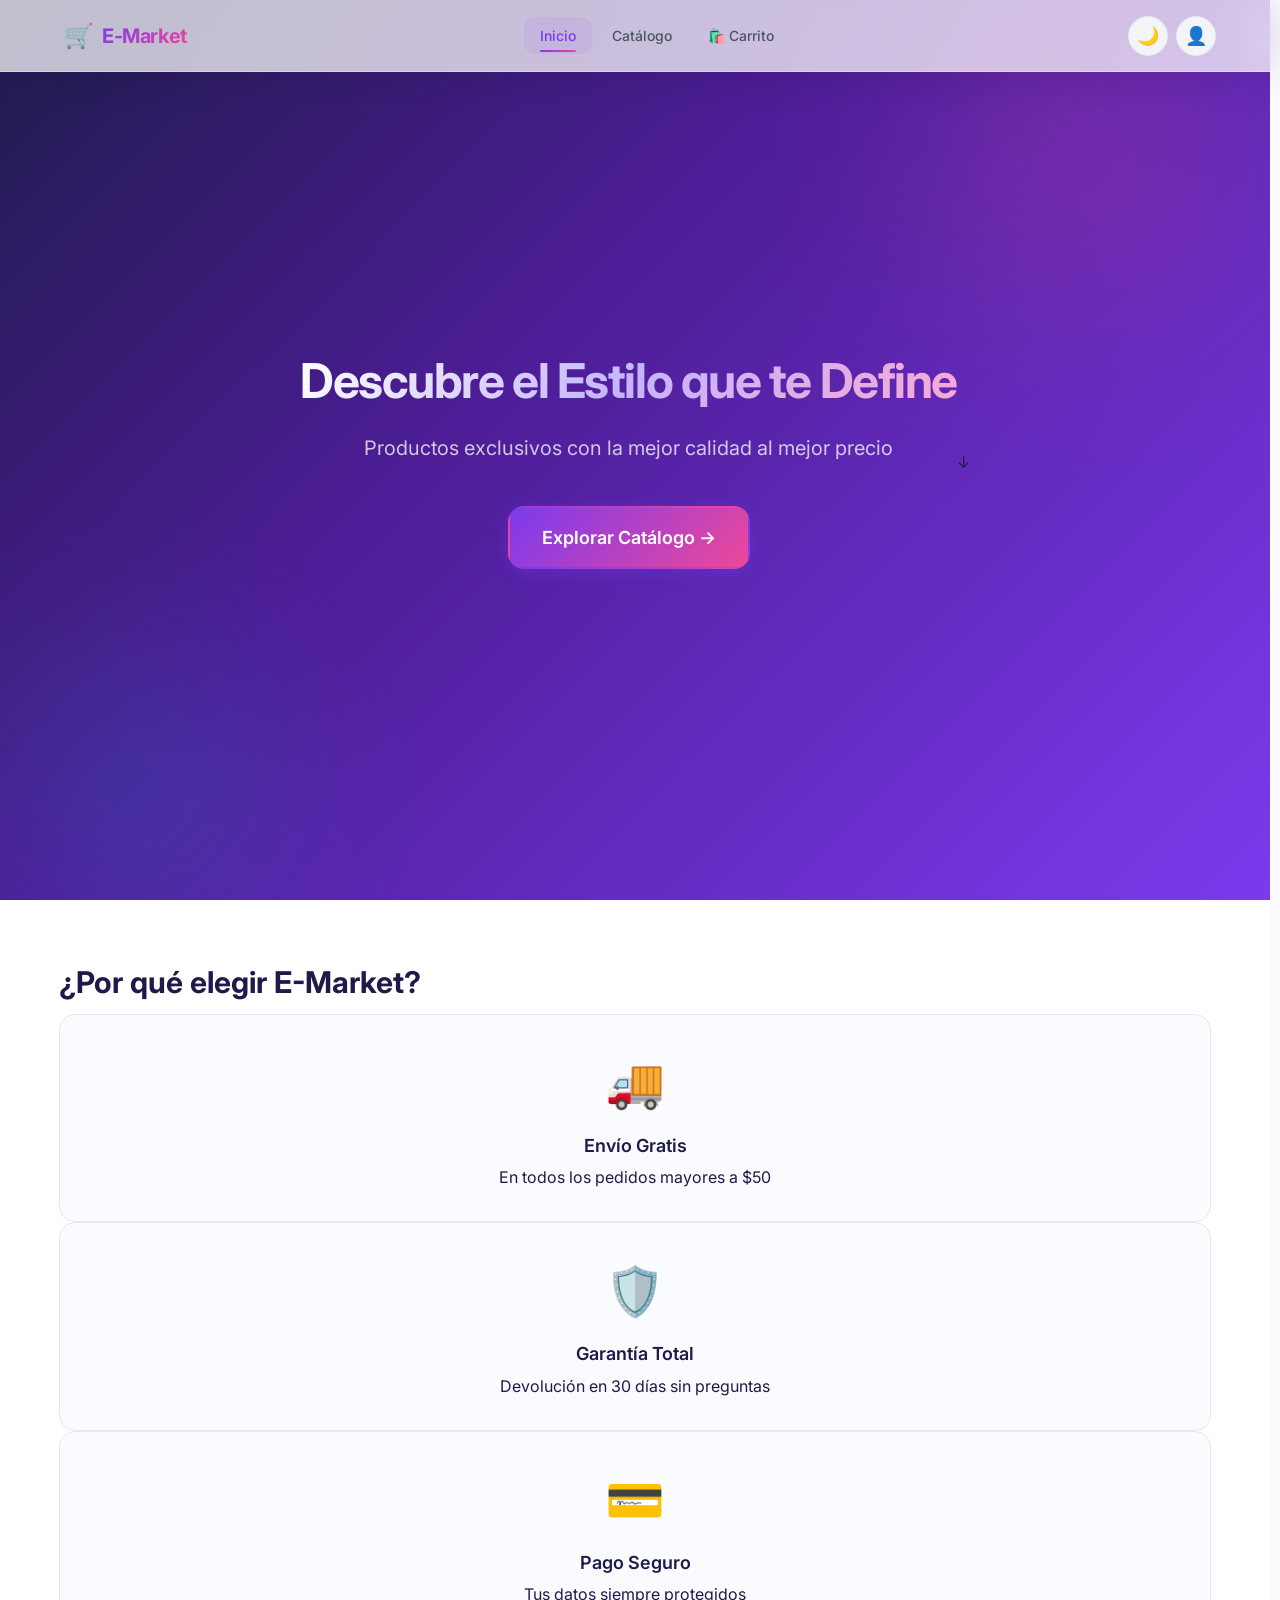
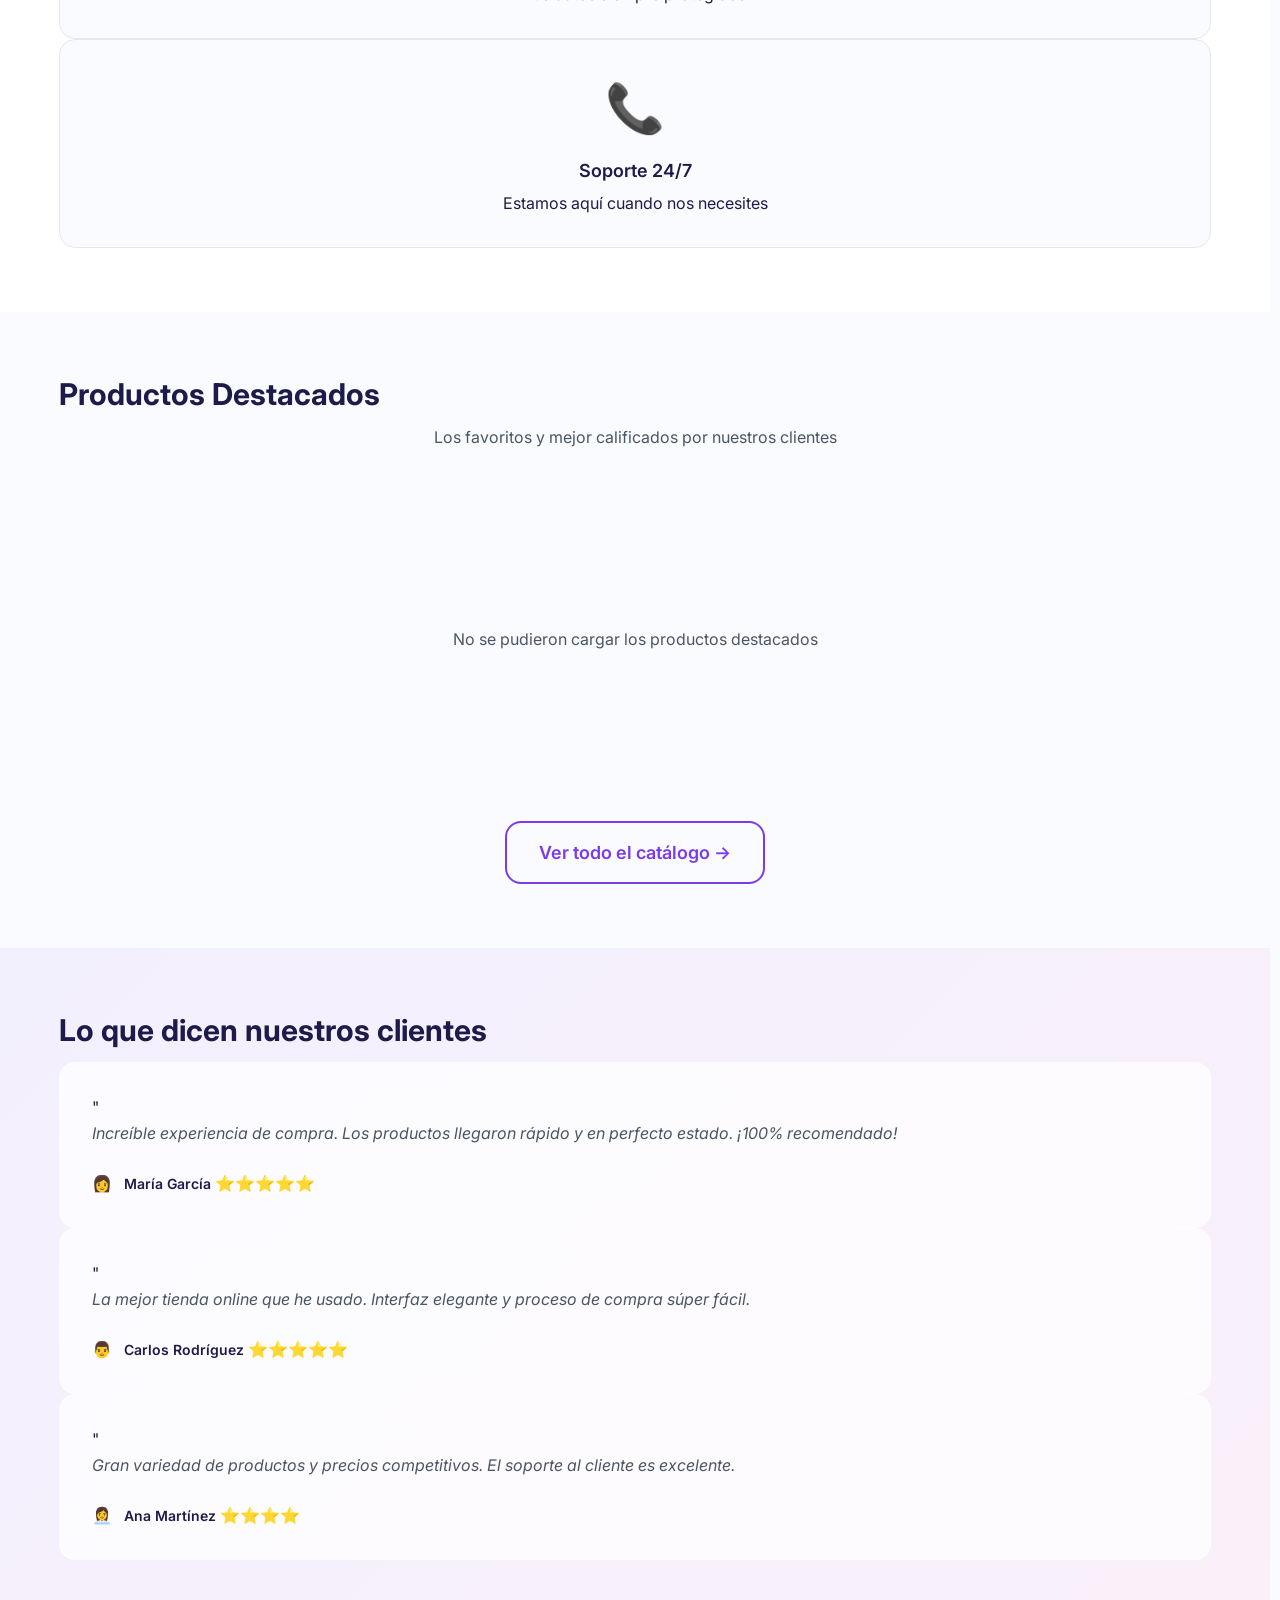
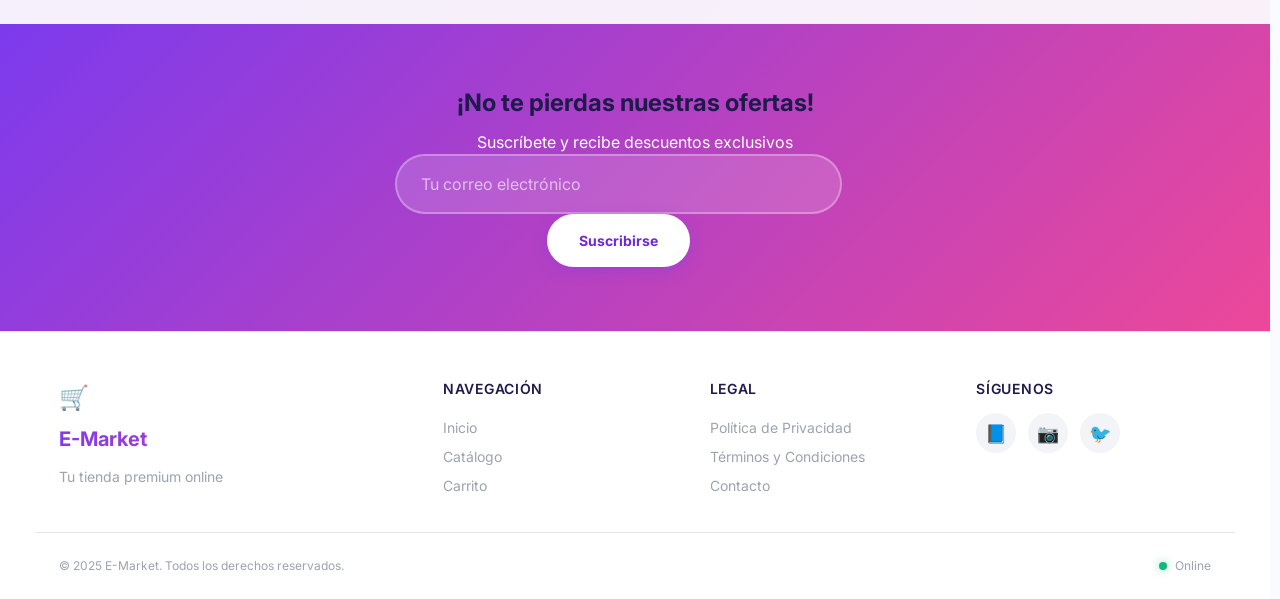
==== commit 1ce430f1: "primer commit" ====
--- a/index.html
+++ b/index.html
@@ -113,39 +113,23 @@
     </div>
   </section>
 
-  <!-- ═══════════════════════ FEATURED PRODUCTS ═══════════════════════ -->
-  <section class="featured-section section" id="featured-section">
+  <!-- ═══════════════════════ PRODUCTOS DESTACADOS ═══════════════════════ -->
+<section class="featured-section section" id="featured-section">
     <div class="container">
       <h2 class="section-title animate-slide-up">Productos Destacados</h2>
-      <div class="products-grid" id="featured-products">
-        <!-- Skeleton loaders shown until JS populates -->
-        <div class="product-card skeleton-card">
-          <div class="skeleton skeleton-img"></div>
-          <div class="skeleton skeleton-text skeleton-title"></div>
-          <div class="skeleton skeleton-text skeleton-price"></div>
-          <div class="skeleton skeleton-btn"></div>
-        </div>
-        <div class="product-card skeleton-card">
-          <div class="skeleton skeleton-img"></div>
-          <div class="skeleton skeleton-text skeleton-title"></div>
-          <div class="skeleton skeleton-text skeleton-price"></div>
-          <div class="skeleton skeleton-btn"></div>
-        </div>
-        <div class="product-card skeleton-card">
-          <div class="skeleton skeleton-img"></div>
-          <div class="skeleton skeleton-text skeleton-title"></div>
-          <div class="skeleton skeleton-text skeleton-price"></div>
-          <div class="skeleton skeleton-btn"></div>
-        </div>
-        <div class="product-card skeleton-card">
-          <div class="skeleton skeleton-img"></div>
-          <div class="skeleton skeleton-text skeleton-title"></div>
-          <div class="skeleton skeleton-text skeleton-price"></div>
-          <div class="skeleton skeleton-btn"></div>
-        </div>
-      </div>
-      <div class="section-cta animate-slide-up">
-        <a href="pages/catalog.html" class="btn btn-outline btn-lg">Ver todo el catálogo →</a>
+      <p class="section-subtitle animate-slide-up" style="text-align:center;margin-bottom:2.5rem">
+        Los favoritos y mejor calificados por nuestros clientes
+      </p>
+      
+      <div class="catalog-grid" id="featured-grid">
+        <div class="card card-product skeleton-card"><div class="skeleton" style="height:200px"></div><div style="padding:1rem"><div class="skeleton" style="height:20px;margin-bottom:0.5rem"></div><div class="skeleton" style="height:16px;width:60%"></div></div></div>
+        <div class="card card-product skeleton-card"><div class="skeleton" style="height:200px"></div><div style="padding:1rem"><div class="skeleton" style="height:20px;margin-bottom:0.5rem"></div><div class="skeleton" style="height:16px;width:60%"></div></div></div>
+        <div class="card card-product skeleton-card"><div class="skeleton" style="height:200px"></div><div style="padding:1rem"><div class="skeleton" style="height:20px;margin-bottom:0.5rem"></div><div class="skeleton" style="height:16px;width:60%"></div></div></div>
+        <div class="card card-product skeleton-card"><div class="skeleton" style="height:200px"></div><div style="padding:1rem"><div class="skeleton" style="height:20px;margin-bottom:0.5rem"></div><div class="skeleton" style="height:16px;width:60%"></div></div></div>
+      </div>
+      
+      <div class="section-cta animate-slide-up" style="text-align:center;margin-top:2rem">
+        <a href="pages/catalog.html" class="btn btn-secondary btn-lg">Ver todo el catálogo →</a>
       </div>
     </div>
   </section>
@@ -269,14 +253,14 @@
 
   <!-- ═══════════════════════ JS MODULES ═══════════════════════ -->
   <script type="module">
-    import { initTheme } from './js/theme.js';
+   import { initTheme } from './js/theme.js';
     import { updateCartBadge, updateUserMenu } from './js/auth.js';
     import { initOfflineDetection, registerServiceWorker } from './js/offline.js';
     import { initializeProducts } from './js/api.js';
     import { Store } from './js/store.js';
-    import { renderProductCard } from './js/products.js';
-    import { showToast } from './js/utils.js';
-    import { addToCart } from './js/cart.js';
+    import { renderProductCard } from './js/products.js'; // Importante para renderizar la tarjeta
+    import { addToCart } from './js/cart.js'; // Importante para que funcione el botón de agregar
+    import { showToast, sanitizeHTML } from './js/utils.js';
 
     /* ── Initialisation ────────────────────────────────────── */
     initTheme();
@@ -286,31 +270,62 @@
     registerServiceWorker();
     Store.initDefaultAdmin();
 
-    /* ── Featured Products ─────────────────────────────────── */
-    async function loadFeatured() {
+    /* ── Category icons map ────────────────────────────────── */
+    const categoryIcons = {
+      "electronics": { icon: "💻", color: "#06b6d4" },
+      "jewelery": { icon: "💎", color: "#ec4899" },
+      "men's clothing": { icon: "👔", color: "#7c3aed" },
+      "women's clothing": { icon: "👗", color: "#f59e0b" },
+    };
+
+    const defaultIcon = { icon: "📦", color: "#10b981" };
+
+    /* ── Load Featured Products ────────────────────────────── */
+    async function loadFeaturedProducts() {
       await initializeProducts();
       const products = Store.getProducts();
-      const featured = [...products].sort((a, b) => b.rating - a.rating).slice(0, 4);
-      const container = document.getElementById('featured-products');
-
-      if (featured.length) {
-        container.innerHTML = featured.map((p, i) =>
+      const container = document.getElementById('featured-grid');
+
+      // Ordenar productos por calificación (de mayor a menor) y tomar los primeros 4
+      const topProducts = [...products]
+        .sort((a, b) => (b.rating || 0) - (a.rating || 0))
+        .slice(0, 4);
+
+      if (topProducts.length) {
+        // Renderizar las tarjetas
+        container.innerHTML = topProducts.map((p, i) => 
           `<div class="animate-slide-up stagger-${i + 1}">${renderProductCard(p)}</div>`
         ).join('');
 
-        // Wire up add-to-cart buttons
+        // Añadir el evento al botón "Agregar" de cada tarjeta
         container.querySelectorAll('.btn-add-cart').forEach(btn => {
           btn.addEventListener('click', (e) => {
+            e.preventDefault();
+            e.stopPropagation();
             const id = parseInt(e.currentTarget.dataset.productId);
-            const product = products.find(p => p.id === id);
-            if (product) addToCart(product);
+            const product = products.find(pr => pr.id === id);
+            if (product) { 
+              addToCart(product); 
+              updateCartBadge(); 
+            }
           });
         });
+
+        // Hacer que hacer clic en la tarjeta te lleve al detalle del producto
+        container.querySelectorAll('.card-product').forEach(card => {
+          card.addEventListener('click', (e) => {
+            if (e.target.closest('.btn-add-cart')) return; 
+            const id = card.dataset.productId;
+            window.location.href = `pages/product.html?id=${id}`;
+          });
+          card.style.cursor = 'pointer';
+        });
+
       } else {
-        container.innerHTML = '<p class="empty-state">No se pudieron cargar los productos</p>';
+        container.innerHTML = '<p class="empty-state" style="grid-column: 1/-1;">No se pudieron cargar los productos destacados</p>';
       }
     }
-    loadFeatured();
+    loadFeaturedProducts();
 
     /* ── Newsletter Subscription ───────────────────────────── */
     document.getElementById('newsletter-form')?.addEventListener('submit', (e) => {
--- a/css/components.css
+++ b/css/components.css
@@ -870,6 +870,81 @@
   color: var(--color-primary);
 }
 
+/* Form link */
+.form-link {
+  color: var(--color-primary);
+  font-weight: var(--font-weight-medium);
+  font-size: var(--font-sm);
+  transition: color var(--transition-fast);
+}
+
+.form-link:hover {
+  color: var(--color-primary-light);
+  text-decoration: underline;
+}
+
+/* Form actions row */
+.form-actions-row {
+  display: flex;
+  justify-content: flex-end;
+  margin-bottom: var(--space-4);
+}
+
+/* Form message (success/error) */
+.form-message {
+  padding: var(--space-3) var(--space-4);
+  border-radius: var(--radius-lg);
+  font-size: var(--font-sm);
+  margin-top: var(--space-4);
+  text-align: center;
+}
+
+.form-message.error {
+  background: rgba(var(--color-danger-rgb), .1);
+  color: var(--color-danger);
+  border: 1px solid rgba(var(--color-danger-rgb), .2);
+}
+
+.form-message.success {
+  background: rgba(var(--color-success-rgb), .1);
+  color: var(--color-success);
+  border: 1px solid rgba(var(--color-success-rgb), .2);
+}
+
+/* Form error visible state */
+.form-error.visible {
+  display: flex;
+}
+
+/* Password strength meter */
+.password-strength {
+  display: flex;
+  align-items: center;
+  gap: var(--space-3);
+  margin-top: var(--space-2);
+}
+
+.strength-bar {
+  flex: 1;
+  height: 4px;
+  background: var(--color-border);
+  border-radius: var(--radius-full);
+  overflow: hidden;
+}
+
+.strength-fill {
+  height: 100%;
+  width: 0;
+  border-radius: var(--radius-full);
+  transition: width var(--transition-normal), background var(--transition-normal);
+}
+
+.strength-label {
+  font-size: var(--font-xs);
+  font-weight: var(--font-weight-semibold);
+  min-width: 50px;
+}
+
 /* Select */
 .select {
   width: 100%;
@@ -1263,6 +1338,13 @@
   color: var(--color-text-secondary);
 }
 
+/* Category chips wrapper */
+.category-chips {
+  display: flex;
+  flex-wrap: wrap;
+  gap: var(--space-2);
+}
+
 /* Chips */
 .chip {
   display: inline-flex;
@@ -1285,7 +1367,8 @@
   background: rgba(var(--color-primary-rgb), .06);
 }
 
-.chip.active {
+.chip.active,
+.chip-active {
   background: var(--gradient-primary);
   color: #fff;
   border-color: transparent;
--- a/css/pages.css
+++ b/css/pages.css
@@ -186,9 +186,132 @@
   line-height: var(--line-height-relaxed);
 }
 
-/* — Featured Products Section ----------------------------- */
+/* — Featured / Categories Section ----------------------------- */
 .featured-section {
   background: var(--color-bg);
+}
+
+/* Categories grid */
+.categories-grid {
+  display: grid;
+  grid-template-columns: repeat(auto-fill, minmax(240px, 1fr));
+  gap: var(--space-6);
+}
+
+.category-card {
+  position: relative;
+  display: flex;
+  flex-direction: column;
+  align-items: center;
+  text-align: center;
+  padding: var(--space-8) var(--space-6);
+  border-radius: var(--radius-xl);
+  background: var(--color-surface);
+  border: 1px solid var(--color-border);
+  box-shadow: var(--shadow-md);
+  transition: transform var(--transition-normal),
+              box-shadow var(--transition-normal),
+              border-color var(--transition-normal);
+  text-decoration: none;
+  overflow: hidden;
+  cursor: pointer;
+}
+
+.category-card::before {
+  content: '';
+  position: absolute;
+  top: 0;
+  left: 0;
+  right: 0;
+  height: 4px;
+  background: var(--card-accent, var(--color-primary));
+  border-radius: var(--radius-xl) var(--radius-xl) 0 0;
+}
+
+.category-card:hover {
+  transform: translateY(-8px);
+  box-shadow: var(--shadow-xl), 0 0 40px color-mix(in srgb, var(--card-accent, var(--color-primary)) 20%, transparent);
+  border-color: var(--card-accent, var(--color-primary));
+}
+
+.category-card-icon {
+  font-size: 3rem;
+  margin-bottom: var(--space-4);
+  filter: drop-shadow(0 4px 8px rgba(0,0,0,.1));
+  transition: transform var(--transition-normal);
+}
+
+.category-card:hover .category-card-icon {
+  transform: scale(1.2) rotate(-5deg);
+}
+
+.category-card-preview {
+  width: 100px;
+  height: 100px;
+  margin-bottom: var(--space-4);
+  display: flex;
+  align-items: center;
+  justify-content: center;
+  background: var(--gradient-subtle);
+  border-radius: var(--radius-lg);
+  overflow: hidden;
+}
+
+.category-card-preview img {
+  width: 80%;
+  height: 80%;
+  object-fit: contain;
+  transition: transform var(--transition-normal);
+}
+
+.category-card:hover .category-card-preview img {
+  transform: scale(1.1);
+}
+
+.category-card-title {
+  font-size: var(--font-lg);
+  font-weight: var(--font-weight-semibold);
+  color: var(--color-text);
+  margin-bottom: var(--space-1);
+}
+
+.category-card-count {
+  font-size: var(--font-sm);
+  color: var(--color-text-muted);
+  margin-bottom: var(--space-3);
+}
+
+.category-card-arrow {
+  display: inline-flex;
+  align-items: center;
+  justify-content: center;
+  width: 36px;
+  height: 36px;
+  border-radius: var(--radius-full);
+  background: rgba(var(--color-primary-rgb), .1);
+  color: var(--color-primary);
+  font-size: var(--font-lg);
+  transition: background var(--transition-fast), transform var(--transition-fast);
+}
+
+.category-card:hover .category-card-arrow {
+  background: var(--card-accent, var(--color-primary));
+  color: #fff;
+  transform: translateX(4px);
+}
+
+@media (max-width: 640px) {
+  .categories-grid {
+    grid-template-columns: repeat(2, 1fr);
+    gap: var(--space-4);
+  }
+  .category-card {
+    padding: var(--space-6) var(--space-4);
+  }
+  .category-card-preview {
+    width: 70px;
+    height: 70px;
+  }
 }
 
 .section-header {
@@ -344,13 +467,21 @@
 /* ==========================================================
    AUTH PAGES (Login / Register)
    ========================================================== */
+.auth-page {
+  min-height: 100vh;
+  display: flex;
+  align-items: center;
+  justify-content: center;
+  padding-top: var(--navbar-height);
+  background: var(--gradient-subtle);
+}
+
 .auth-container {
   display: flex;
   align-items: center;
   justify-content: center;
-  min-height: 100vh;
-  padding: var(--navbar-height) var(--space-4) var(--space-8);
-  background: var(--gradient-subtle);
+  width: 100%;
+  padding: var(--space-8) var(--space-4);
 }
 
 .auth-card {
@@ -462,6 +593,37 @@
 
 .auth-footer a:hover {
   color: var(--color-primary-light);
+}
+
+/* Auth page switcher link */
+.auth-switch {
+  text-align: center;
+  margin-top: var(--space-6);
+  padding-top: var(--space-6);
+  border-top: 1px solid var(--color-border);
+  font-size: var(--font-sm);
+  color: var(--color-text-muted);
+}
+
+.auth-switch a {
+  color: var(--color-primary);
+  font-weight: var(--font-weight-semibold);
+  transition: color var(--transition-fast);
+}
+
+.auth-switch a:hover {
+  color: var(--color-primary-light);
+}
+
+.auth-header {
+  text-align: center;
+  margin-bottom: var(--space-8);
+}
+
+.auth-logo {
+  font-size: 3rem;
+  display: block;
+  margin-bottom: var(--space-3);
 }
 
 /* Password toggle inside input */
@@ -1332,8 +1494,7 @@
    ADMIN PAGES
    ========================================================== */
 .admin-layout {
-  display: grid;
-  grid-template-columns: var(--sidebar-width) 1fr;
+  display: block;
   min-height: 100vh;
 }
 
@@ -1651,3 +1812,169 @@
   margin-bottom: var(--space-8);
   line-height: var(--line-height-relaxed);
 }
+
+/* ==========================================================
+   PROFILE ORDERS HISTORY
+   ========================================================== */
+.orders-card {
+  display: flex;
+  flex-direction: column;
+  gap: var(--space-4);
+  background: var(--color-surface);
+  border: 1px solid var(--color-border);
+  border-radius: var(--radius-xl);
+  padding: var(--space-6);
+  box-shadow: var(--shadow-sm);
+}
+
+.orders-header {
+  border-bottom: 1px solid var(--color-border);
+  padding-bottom: var(--space-4);
+  margin-bottom: var(--space-2);
+}
+
+.orders-title {
+  font-size: var(--font-xl);
+  font-weight: var(--font-weight-bold);
+  color: var(--color-text);
+}
+
+.orders-list {
+  display: flex;
+  flex-direction: column;
+  gap: var(--space-4);
+}
+
+.order-entry {
+  border: 1px solid var(--color-border);
+  border-radius: var(--radius-lg);
+  background: var(--color-bg);
+  overflow: hidden;
+  transition: box-shadow var(--transition-fast), border-color var(--transition-fast);
+}
+
+.order-entry:hover {
+  border-color: var(--color-primary-light);
+  box-shadow: var(--shadow-sm);
+}
+
+.order-summary {
+  display: flex;
+  align-items: center;
+  justify-content: space-between;
+  padding: var(--space-4) var(--space-6);
+  cursor: pointer;
+  background: var(--color-surface);
+}
+
+.order-main-info {
+  display: flex;
+  flex-direction: column;
+  gap: var(--space-1);
+}
+
+.order-id {
+  font-weight: var(--font-weight-bold);
+  color: var(--color-primary);
+  font-family: monospace;
+}
+
+.order-date {
+  font-size: var(--font-sm);
+  color: var(--color-text-secondary);
+}
+
+.order-meta {
+  display: flex;
+  align-items: center;
+  gap: var(--space-4);
+}
+
+.order-total {
+  font-weight: var(--font-weight-bold);
+  font-size: var(--font-lg);
+  color: var(--color-text);
+}
+
+.order-expand-btn {
+  background: none;
+  border: none;
+  font-size: var(--font-sm);
+  color: var(--color-text-muted);
+  cursor: pointer;
+  transition: color var(--transition-fast);
+  padding: var(--space-2);
+}
+
+.order-expand-btn:hover {
+  color: var(--color-primary);
+}
+
+.order-details {
+  padding: var(--space-4) var(--space-6);
+  border-top: 1px solid var(--color-border);
+  background: var(--color-bg);
+}
+
+.order-items-list {
+  display: flex;
+  flex-direction: column;
+  gap: var(--space-2);
+}
+
+.order-item {
+  display: flex;
+  justify-content: space-between;
+  padding-bottom: var(--space-2);
+  border-bottom: 1px dashed var(--color-border);
+}
+
+.order-item:last-child {
+  border-bottom: none;
+  padding-bottom: 0;
+}
+
+.order-item-name {
+  flex: 1;
+  font-weight: var(--font-weight-medium);
+  color: var(--color-text);
+}
+
+.order-item-qty {
+  color: var(--color-text-secondary);
+  width: 40px;
+  text-align: right;
+}
+
+.order-item-price {
+  font-weight: var(--font-weight-bold);
+  color: var(--color-text);
+  width: 80px;
+  text-align: right;
+}
+
+.order-address {
+  margin-top: var(--space-4);
+  font-size: var(--font-sm);
+  color: var(--color-text-secondary);
+  background: var(--color-surface);
+  padding: var(--space-3);
+  border-radius: var(--radius-md);
+  border: 1px solid var(--color-border-light);
+}
+
+.empty-state {
+  display: flex;
+  flex-direction: column;
+  align-items: center;
+  justify-content: center;
+  gap: var(--space-4);
+  padding: var(--space-8);
+  text-align: center;
+  color: var(--color-text-secondary);
+}
+
+.empty-icon {
+  font-size: 3rem;
+  opacity: 0.5;
+}
